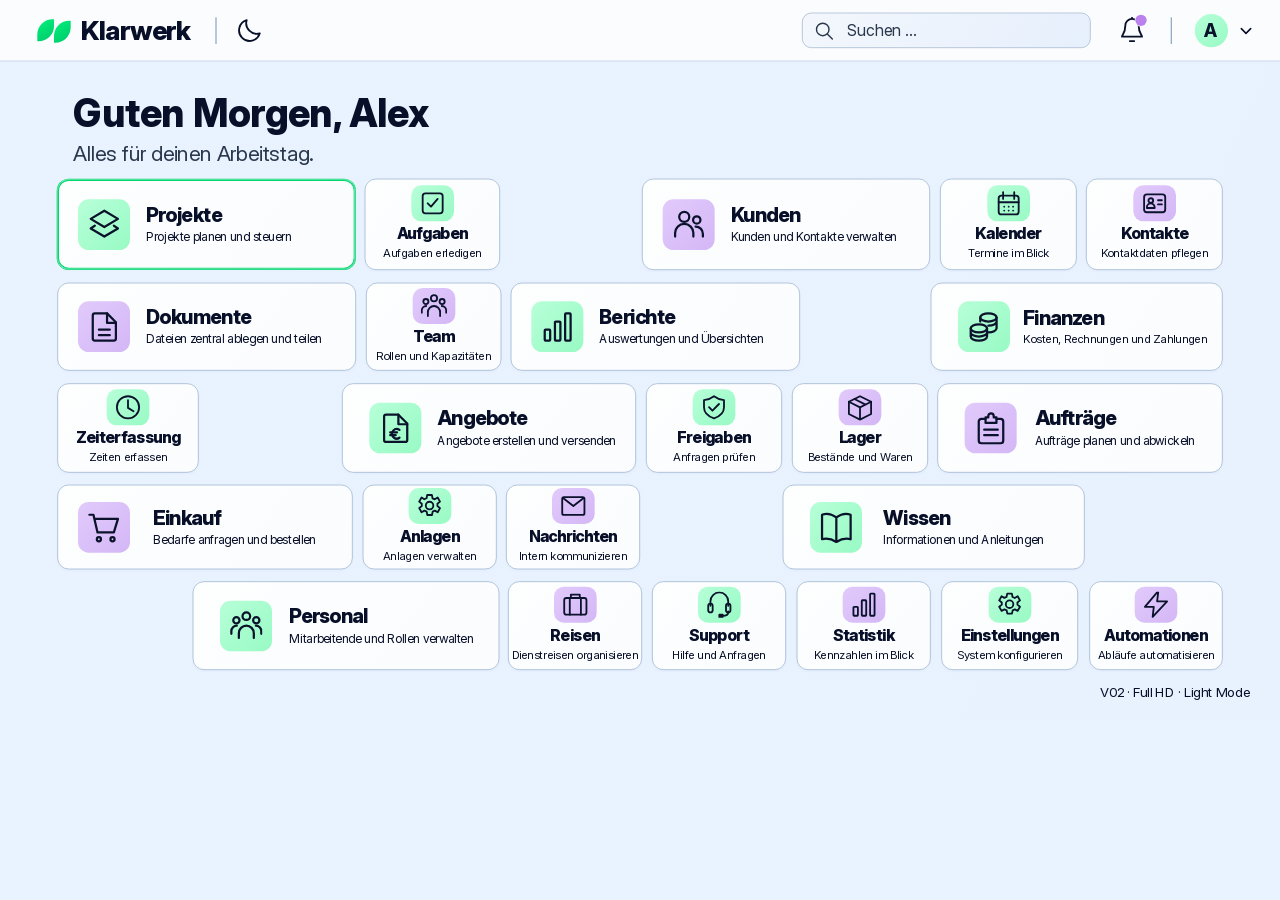
==== NavigationExperiment2/index.html @ 8e2a0968 "Wip" ====
<!doctype html>
<html lang="de" data-theme="light">
  <head>
    <meta charset="utf-8" />
    <meta name="viewport" content="width=device-width, initial-scale=1" />
    <meta name="theme-color" content="#e9f2ff" />
    <meta name="description" content="Klickbarer Klarwerk-Prototyp mit Light und Dark Mode." />
    <title>Klarwerk · Dein Arbeitstag</title>
    <link rel="icon" href="./assets/favicon.svg" type="image/svg+xml" />
    <link rel="preload" href="./assets/fonts/InterVariable.woff2" as="font" type="font/woff2" crossorigin />
    <script>
      try { if (localStorage.getItem('klarwerk-theme') === 'dark') document.documentElement.dataset.theme = 'dark'; } catch {}
    </script>
    <link rel="stylesheet" href="./styles.css" />
    <script src="./app.js" defer></script>
  </head>
  <body>
    <svg class="icon-library" xmlns="http://www.w3.org/2000/svg" aria-hidden="true">
      <defs>
        <symbol id="i-layers" viewBox="0 0 24 24"><path d="m2 8 10-6 10 6-10 6L2 8Z"/><path d="m5 13-3 2 10 6 10-6-3-2"/></symbol>
        <symbol id="i-check-square" viewBox="0 0 24 24"><rect x="3" y="3" width="18" height="18" rx="2.5"/><path d="m7.5 12 3 3 6-7"/></symbol>
        <symbol id="i-users" viewBox="0 0 24 24"><circle cx="8.5" cy="6.5" r="3.7"/><circle cx="17.7" cy="8.8" r="2.7"/><path d="M1.8 21v-2.6a6.7 6.7 0 0 1 13.4 0V21m1.6-7.4a5.3 5.3 0 0 1 5.4 5.3V21"/></symbol>
        <symbol id="i-calendar" viewBox="0 0 24 24"><rect x="3" y="5" width="18" height="17" rx="2.5"/><path d="M7 2v6m10-6v6M3 11h18m-13 4h.01M12 15h.01M16 15h.01M8 18.5h.01M12 18.5h.01M16 18.5h.01"/></symbol>
        <symbol id="i-contact" viewBox="0 0 24 24"><rect x="2.5" y="4" width="19" height="16" rx="2.5"/><circle cx="8.5" cy="9.5" r="2.1"/><path d="M5 16.2v-.6a3.5 3.5 0 0 1 7 0v.6H5Zm10-7h3.5M15 13h3.5"/></symbol>
        <symbol id="i-document" viewBox="0 0 24 24"><path d="M14 2H5a1.5 1.5 0 0 0-1.5 1.5v17A1.5 1.5 0 0 0 5 22h14a1.5 1.5 0 0 0 1.5-1.5V8.5L14 2Z"/><path d="M14 2v7h6.5M8 14h8M8 18h8"/></symbol>
        <symbol id="i-team" viewBox="0 0 24 24"><circle cx="12" cy="5" r="2.8"/><circle cx="4.7" cy="8" r="2.3"/><circle cx="19.3" cy="8" r="2.3"/><path d="M6.5 21v-3.5a5.5 5.5 0 0 1 11 0V21M1 18v-2a4 4 0 0 1 4-4m18 6v-2a4 4 0 0 0-4-4"/></symbol>
        <symbol id="i-bars" viewBox="0 0 24 24"><rect x="2.5" y="14" width="4" height="8" rx=".6"/><rect x="10" y="8" width="4" height="14" rx=".6"/><rect x="17.5" y="2" width="4" height="20" rx=".6"/></symbol>
        <symbol id="i-coins" viewBox="0 0 24 24"><ellipse cx="15" cy="5" rx="6" ry="3"/><path d="M9 5v3m12-3v8c0 1.7-2.7 3-6 3m0-5c3.3 0 6-1.3 6-3"/><ellipse cx="8" cy="13" rx="6" ry="3"/><path d="M2 13v6c0 1.7 2.7 3 6 3s6-1.3 6-3v-6M2 16c0 1.7 2.7 3 6 3s6-1.3 6-3"/></symbol>
        <symbol id="i-clock" viewBox="0 0 24 24"><circle cx="12" cy="12" r="10"/><path d="M12 5.5v7l5 3"/></symbol>
        <symbol id="i-offer" viewBox="0 0 24 24"><path d="M14 2H5a1.5 1.5 0 0 0-1.5 1.5v17A1.5 1.5 0 0 0 5 22h14a1.5 1.5 0 0 0 1.5-1.5V8.5L14 2Z"/><path d="M14 2v7h6.5m-5.7 4.1a3.5 3.5 0 1 0 0 5.8M8 15h5m-5 2h4"/></symbol>
        <symbol id="i-shield" viewBox="0 0 24 24"><path d="M12 2c-3.2 2.5-6 3.2-9 3.5V12c0 5 4 8.3 9 10 5-1.7 9-5 9-10V5.5C18 5.2 15.2 4.5 12 2Z"/><path d="m7.5 11.8 3.1 3.2 5.9-6"/></symbol>
        <symbol id="i-package" viewBox="0 0 24 24"><path d="m12 2 10 5v11l-10 5-10-5V7l10-5Z"/><path d="m2 7 10 5 10-5m-10 5v11M7 4.5l10 5"/></symbol>
        <symbol id="i-clipboard" viewBox="0 0 24 24"><path d="M8 5H5a2 2 0 0 0-2 2v14a2 2 0 0 0 2 2h14a2 2 0 0 0 2-2V7a2 2 0 0 0-2-2h-3"/><path d="M10 4V3a2 2 0 0 1 4 0v1h2v4H8V4h2Zm-3 9h10M7 17h10"/></symbol>
        <symbol id="i-cart" viewBox="0 0 24 24"><path d="M1 3h3l3 13h12l3-10H5"/><circle cx="8" cy="21" r="1.5"/><circle cx="18" cy="21" r="1.5"/></symbol>
        <symbol id="i-settings" viewBox="0 0 24 24"><path d="m9.5 2-.6 3-2 .9-2.5-1.5-2.1 3.7L4.6 10v2l-2.3 1.9 2.1 3.7L7 16.2l2 .9.6 3h4.2l.6-3 2-.9 2.5 1.4 2.1-3.7-2.3-1.9v-2l2.3-1.9-2.1-3.7L16.3 6l-2-.9-.6-3H9.5Z"/><circle cx="11.6" cy="11.6" r="3.4"/></symbol>
        <symbol id="i-mail" viewBox="0 0 24 24"><rect x="2" y="4" width="20" height="16" rx="1.5"/><path d="m3 5 9 7 9-7"/></symbol>
        <symbol id="i-book" viewBox="0 0 24 24"><path d="M12 5C8 2 4 2 1.5 3v18C5 20 8 20.5 12 23c4-2.5 7-3 10.5-2V3C20 2 16 2 12 5Zm0 0v18"/></symbol>
        <symbol id="i-briefcase" viewBox="0 0 24 24"><rect x="2" y="6" width="20" height="15" rx="2"/><path d="M8 6V3h8v3M7 6v15M17 6v15"/></symbol>
        <symbol id="i-headset" viewBox="0 0 24 24"><path d="M4 13V9a8 8 0 0 1 16 0v4m0 5v1c0 2-2 3-5 3h-2"/><rect x="2" y="11" width="4" height="8" rx="2"/><rect x="18" y="11" width="4" height="8" rx="2"/><path d="M12 21h3v2h-3z"/></symbol>
        <symbol id="i-zap" viewBox="0 0 24 24"><path d="m13 1-11 13h8l-1 9L22 9h-9l1-8Z"/></symbol>
        <symbol id="i-moon" viewBox="0 0 24 24"><path d="M20.8 15A9.5 9.5 0 0 1 9 3.2 9.5 9.5 0 1 0 20.8 15Z"/></symbol>
        <symbol id="i-sun" viewBox="0 0 24 24"><circle cx="12" cy="12" r="5.5"/><path d="M12 1v2m0 18v2M1 12h2m18 0h2M4.2 4.2l1.4 1.4m12.8 12.8 1.4 1.4M4.2 19.8l1.4-1.4M18.4 5.6l1.4-1.4"/></symbol>
        <symbol id="i-search" viewBox="0 0 24 24"><circle cx="10.5" cy="10.5" r="7.5"/><path d="m16 16 6 6"/></symbol>
        <symbol id="i-bell" viewBox="0 0 24 24"><path d="M18 8a6 6 0 0 0-12 0c0 7-3 8-3 10h18c0-2-3-3-3-10M10 22h4M12 1v1"/></symbol>
        <symbol id="i-chevron" viewBox="0 0 24 24"><path d="m5 9 7 7 7-7"/></symbol>
        <symbol id="i-close" viewBox="0 0 24 24"><path d="m6 6 12 12M18 6 6 18"/></symbol>
        <symbol id="i-check" viewBox="0 0 24 24"><path d="m5 12 4 4L19 6"/></symbol>
      </defs>
    </svg>

    <div class="stage-frame" id="stage-frame">
      <div class="stage" id="stage">
        <header class="site-header">
          <div class="brand-group">
            <button class="brand" id="home-button" aria-label="Klarwerk · Zur Startseite">
              <span class="brand-mark" aria-hidden="true"><span></span><span></span></span>
              <span>Klarwerk</span>
            </button>
            <span class="header-divider brand-divider" aria-hidden="true"></span>
            <button class="icon-button theme-button" id="theme-button" aria-label="Dark Mode aktivieren" title="Dark Mode aktivieren" aria-pressed="false"><svg aria-hidden="true"><use href="#i-moon"></use></svg></button>
          </div>

          <form class="global-search" id="search-form" role="search">
            <svg aria-hidden="true"><use href="#i-search"></use></svg>
            <input type="search" id="tile-search" aria-label="Arbeitsbereiche suchen" placeholder="Suchen …" autocomplete="off" spellcheck="false" />
          </form>

          <div class="header-actions">
            <button class="icon-button notification-button" id="notifications-button" aria-label="Benachrichtigungen anzeigen" aria-controls="notifications-panel" aria-expanded="false"><svg aria-hidden="true"><use href="#i-bell"></use></svg><span class="notification-dot" id="notification-dot" aria-hidden="true"></span></button>
            <span class="header-divider profile-divider" aria-hidden="true"></span>
            <button class="profile-button" id="profile-button" aria-label="Profil von Alex anzeigen" aria-controls="profile-panel" aria-expanded="false"><span class="avatar" aria-hidden="true">A</span><svg aria-hidden="true"><use href="#i-chevron"></use></svg></button>
          </div>
        </header>

        <main>
          <div class="welcome">
            <h1>Guten Morgen, Alex</h1>
            <p>Alles für deinen Arbeitstag.</p>
          </div>
          <nav class="tile-layout" id="tile-layout" aria-label="Deine Arbeitsbereiche"></nav>
          <p class="empty-search" id="empty-search" hidden>Keine passenden Arbeitsbereiche gefunden.</p>
        </main>

        <footer class="page-footer">V02 · Full HD · <span id="mode-label">Light Mode</span></footer>

        <section class="header-panel notifications-panel" id="notifications-panel" aria-labelledby="notifications-heading" hidden>
          <h2 id="notifications-heading">Benachrichtigungen</h2>
          <p>Du bist auf dem neuesten Stand.</p>
          <span class="panel-note">Hier erscheinen deine neuen Mitteilungen.</span>
        </section>
        <section class="header-panel profile-panel" id="profile-panel" aria-labelledby="profile-heading" hidden>
          <div class="profile-summary"><span class="avatar" aria-hidden="true">A</span><div><h2 id="profile-heading">Alex</h2><p>Dein persönlicher Arbeitsbereich</p></div></div>
          <button class="panel-action" id="profile-theme-button"><svg aria-hidden="true"><use href="#i-moon"></use></svg><span>Zum Dark Mode wechseln</span></button>
        </section>
      </div>
    </div>

    <div class="toast-root" id="toast-root" role="status" aria-live="polite" aria-atomic="true"></div>
    <p class="sr-only" id="search-status" role="status" aria-live="polite"></p>
    <noscript><p class="noscript-message">Bitte aktiviere JavaScript, um den klickbaren Prototypen zu verwenden.</p></noscript>
  </body>
</html>
---- NavigationExperiment2/styles.css ----
@font-face {
  font-family: Inter;
  src: url('./assets/fonts/InterVariable.woff2') format('woff2');
  font-weight: 100 900;
  font-style: normal;
  font-display: swap;
}

:root {
  color-scheme: light;
  --page: #e9f2ff;
  --page-soft: #e8f1fe;
  --header: #fbfcfe;
  --text: #080f29;
  --secondary: #29384c;
  --tile: #fdfefe;
  --tile-bottom: #fafcfe;
  --border: #95aec7;
  --header-line: #b4c6dc;
  --search-top: #f3f7fd;
  --search-bottom: #e6effc;
  --selected: #00d86d;
  --mint-top: #b7ffd8;
  --mint-bottom: #98fac4;
  --purple-top: #e1cafb;
  --purple-bottom: #d4b7f6;
  --icon-ink: #0a132b;
  --shadow: 0 2px 4px rgb(46 78 113 / 3%);
  --panel-shadow: 0 12px 40px rgb(20 43 72 / 16%);
  --stage-scale: 1;
}

:root[data-theme='dark'] {
  color-scheme: dark;
  --page: #102330;
  --page-soft: #10212e;
  --header: #0b1b29;
  --text: #f5f7fa;
  --secondary: #e0e8ef;
  --tile: #203946;
  --tile-bottom: #1d3441;
  --border: #7291a4;
  --header-line: #728d9d;
  --search-top: #304b5c;
  --search-bottom: #2b4353;
  --selected: #93f6bc;
  --mint-top: #baffdc;
  --mint-bottom: #a5f7cc;
  --purple-top: #e6cefc;
  --purple-bottom: #d9bdf5;
  --shadow: 0 2px 4px rgb(0 0 0 / 10%);
  --panel-shadow: 0 12px 40px rgb(0 0 0 / 30%);
}

* { box-sizing: border-box; }
body {
  margin: 0;
  min-width: 0;
  background: var(--page);
  color: var(--text);
  font-family: Inter, Arial, sans-serif;
  -webkit-font-smoothing: antialiased;
}
button, input { font: inherit; }
button { color: inherit; cursor: pointer; -webkit-tap-highlight-color: transparent; }
button, input { touch-action: manipulation; }
button:focus-visible, input:focus-visible { outline: 3px solid #a16cdf; outline-offset: 5px; }
button::-moz-focus-inner { border: 0; }
svg { display: block; fill: none; stroke: currentColor; stroke-width: 1.7; stroke-linecap: round; stroke-linejoin: round; }
[hidden] { display: none !important; }
.icon-library { position: absolute; width: 0; height: 0; overflow: hidden; }
.sr-only { position: absolute; width: 1px; height: 1px; padding: 0; margin: -1px; overflow: hidden; clip-path: inset(50%); white-space: nowrap; border: 0; }

/* Reference canvas: the supplied mockups depict a 1920 × 1080 viewport.
   Below 1200px the layout reflows instead of continuing to shrink the text. */
.stage-frame { width: 1920px; max-width: 100%; height: 1080px; margin-inline: auto; overflow: clip; }
.stage { width: 1920px; height: 1080px; position: relative; transform: scale(var(--stage-scale)); transform-origin: top left; background: linear-gradient(115deg, var(--page), var(--page-soft)); }
.site-header { position: absolute; inset: 0 0 auto; height: 92px; background: var(--header); border-bottom: 1.5px solid var(--header-line); z-index: 5; }
.brand { position: absolute; left: 56px; top: 20px; display: flex; align-items: center; gap: 16px; height: 51px; padding: 0; border: 0; background: transparent; font-size: 40px; font-weight: 800; letter-spacing: -1.5px; }
.brand-mark { display: flex; align-items: center; width: 50px; height: 38px; }
.brand-mark > span { display: block; width: 25px; height: 33px; background: linear-gradient(145deg, #00f17c, #00c969); border-radius: 23px 0 23px 0; }
.brand-mark > span + span { transform: translateY(2px); }
.header-divider { position: absolute; display: block; width: 1.5px; height: 40px; background: var(--border); }
.brand-divider { left: 323px; top: 26px; }
.icon-button { display: grid; place-items: center; width: 54px; height: 54px; padding: 6px; border: 0; border-radius: 12px; background: transparent; }
.icon-button:hover { background: color-mix(in srgb, var(--text) 5%, transparent); }
.icon-button svg { width: 40px; height: 40px; stroke-width: 1.65; }
.theme-button { position: absolute; left: 348px; top: 18px; }
.global-search { position: absolute; left: 1203px; top: 19px; width: 433px; height: 53px; display: flex; align-items: center; gap: 20px; margin: 0; padding: 9px 17px; border: 1.5px solid var(--border); border-radius: 14px; background: linear-gradient(120deg, var(--search-top), var(--search-bottom)); box-shadow: inset 0 0 0 1px rgb(255 255 255 / 25%); }
.global-search > svg { width: 30px; height: 30px; flex: none; color: var(--secondary); }
.global-search input { width: 100%; min-width: 0; border: 0; padding: 0; outline: 0; background: transparent; color: var(--text); font-size: 24px; letter-spacing: -.4px; }
.global-search input::placeholder { color: var(--secondary); opacity: 1; }
.global-search:focus-within { outline: 3px solid color-mix(in srgb, var(--selected) 45%, transparent); outline-offset: 2px; }
.global-search input:focus-visible { outline: 0; }
.notification-button { position: absolute; left: 1671px; top: 18px; }
.notification-dot { position: absolute; top: 4px; right: 5px; width: 17px; height: 17px; border-radius: 50%; background: #bb82ed; box-shadow: 0 0 0 1px var(--header); }
.profile-divider { left: 1756px; top: 26px; }
.profile-button { position: absolute; left: 1792px; top: 19px; display: flex; align-items: center; gap: 15px; height: 53px; padding: 0; border: 0; border-radius: 30px; background: transparent; }
.avatar { display: grid; place-items: center; flex: none; width: 50px; height: 50px; background: linear-gradient(140deg, var(--mint-top), var(--mint-bottom)); color: var(--icon-ink); border-radius: 50%; font-size: 28px; font-weight: 750; }
.profile-button > svg { width: 24px; height: 24px; stroke-width: 2.4; }
.welcome { position: absolute; left: 110px; top: 139px; }
.welcome h1 { margin: 0; font-size: 58px; line-height: 1.08; font-weight: 800; letter-spacing: -.5px; }
.welcome p { margin: 7px 0 0; color: var(--secondary); font-size: 32px; line-height: 1.35; letter-spacing: -.6px; }

.tile-layout { position: absolute; inset: 0; pointer-events: none; }
.tile {
  position: absolute;
  left: var(--x); top: var(--y); width: var(--width); height: var(--height);
  display: flex; align-items: center; justify-content: flex-start;
  gap: var(--icon-gap, 24px); padding: 14px 16px 14px var(--inset, 30px);
  border: 1.5px solid var(--border); border-radius: 17px;
  background: linear-gradient(130deg, var(--tile), var(--tile-bottom));
  box-shadow: var(--shadow), inset 0 0 0 1px rgb(255 255 255 / 20%);
  color: var(--text); text-align: left; pointer-events: auto;
  transition: border-color 140ms ease, box-shadow 140ms ease, opacity 140ms ease, filter 140ms ease;
}
.tile[aria-pressed='true'] { border-color: var(--selected); box-shadow: inset 0 0 0 1.5px var(--selected), 0 0 0 1px var(--selected); }
.tile:hover { border-color: var(--selected); filter: brightness(1.015); }
.tile-icon { display: grid; place-items: center; flex: none; width: 78px; height: 76px; border-radius: 16px; background: linear-gradient(135deg, var(--mint-top), var(--mint-bottom)); color: var(--icon-ink); }
.tile-icon svg { width: 49px; height: 49px; stroke-width: 1.65; }
.tile--purple .tile-icon { background: linear-gradient(135deg, var(--purple-top), var(--purple-bottom)); }
.tile-copy { display: flex; flex-direction: column; gap: 4px; min-width: 0; }
.tile-title { display: block; font-size: 30px; line-height: 1.16; font-weight: 800; letter-spacing: -1px; white-space: nowrap; }
.tile-description { display: block; font-size: 18px; line-height: 1.35; font-weight: 400; letter-spacing: -.45px; white-space: nowrap; }
@media (min-width: 1200px) { .tile[data-tile-id='finanzen'] .tile-description { font-size: 17px; } }
.tile--narrow { flex-direction: column; justify-content: center; gap: 4px; padding: 7px 8px 10px; text-align: center; }
.tile--narrow .tile-icon { width: 64px; height: 54px; border-radius: 15px; }
.tile--narrow .tile-icon svg { width: 40px; height: 40px; }
.tile--narrow .tile-copy { align-items: center; gap: 3px; }
.tile--narrow .tile-title { font-size: 24px; line-height: 1.25; letter-spacing: -.85px; }
.tile--narrow .tile-description { font-size: 17px; line-height: 1.35; letter-spacing: -.55px; }
.tile.is-dimmed { opacity: .18; filter: grayscale(.35); }
.tile.is-dimmed:hover { opacity: .55; }
.page-footer { position: absolute; right: 44px; bottom: 27px; font-size: 20px; line-height: 1.4; letter-spacing: -.4px; }
.empty-search { position: absolute; left: 110px; top: 228px; margin: 0; color: var(--secondary); font-size: 19px; }

.header-panel { position: absolute; top: 84px; z-index: 10; width: 370px; padding: 25px; border: 1px solid var(--border); border-radius: 16px; background: var(--tile); box-shadow: var(--panel-shadow); }
.header-panel h2 { margin: 0 0 10px; font-size: 23px; font-weight: 750; letter-spacing: -.6px; }
.header-panel p { margin: 0; font-size: 17px; line-height: 1.45; }
.panel-note { display: block; margin-top: 12px; font-size: 15px; line-height: 1.45; color: var(--secondary); }
.notifications-panel { right: 180px; }
.profile-panel { right: 43px; }
.profile-summary { display: flex; align-items: center; gap: 15px; }
.profile-summary h2 { margin-bottom: 4px; }
.profile-summary p { font-size: 15px; color: var(--secondary); }
.panel-action { display: flex; align-items: center; gap: 12px; width: 100%; margin-top: 22px; padding: 14px 0 0; border: 0; border-top: 1px solid var(--border); background: transparent; font-size: 17px; text-align: left; }
.panel-action svg { width: 22px; height: 22px; }
.toast-root { position: fixed; bottom: 24px; left: 50%; z-index: 30; width: max-content; max-width: calc(100% - 32px); transform: translateX(-50%); pointer-events: none; }
.toast { display: flex; align-items: center; gap: 10px; padding: 14px 20px; border: 1px solid var(--border); border-radius: 13px; background: var(--tile); color: var(--text); box-shadow: var(--panel-shadow); font-size: 15px; line-height: 1.4; animation: toast-in 150ms ease-out; }
.toast svg { flex: none; width: 20px; height: 20px; color: color-mix(in srgb, var(--selected) 70%, var(--text)); }
.noscript-message { margin: 20px; }
@keyframes toast-in { from { opacity: 0; transform: translateY(6px); } to { opacity: 1; transform: translateY(0); } }

@media (max-width: 1199px) {
  .stage-frame { width: 100% !important; height: auto !important; }
  .stage { display: flex; flex-direction: column; width: 100%; height: auto; min-height: 100svh; transform: none; }
  .site-header { position: relative; inset: auto; display: flex; align-items: center; justify-content: space-between; gap: 24px; height: 83px; padding: 16px 28px; }
  .brand-group, .header-actions { display: flex; align-items: center; gap: 16px; }
  .brand { position: static; height: auto; gap: 11px; font-size: 29px; letter-spacing: -1.1px; }
  .brand-mark { width: 36px; height: 29px; }
  .brand-mark > span { width: 18px; height: 25px; }
  .header-divider { position: static; height: 30px; }
  .icon-button { position: relative; inset: auto; width: 42px; height: 42px; padding: 5px; }
  .icon-button svg { width: 29px; height: 29px; }
  .global-search { position: static; flex: 1; max-width: 390px; height: 45px; gap: 13px; padding: 8px 13px; border-radius: 11px; }
  .global-search > svg { width: 23px; height: 23px; }
  .global-search input { font-size: 18px; }
  .notification-dot { width: 12px; height: 12px; }
  .profile-button { position: static; height: auto; gap: 9px; }
  .avatar { width: 39px; height: 39px; font-size: 22px; }
  .profile-button > svg { width: 18px; height: 18px; }
  main { flex: 1; padding: 38px 28px 24px; }
  .welcome { position: static; }
  .welcome h1 { font-size: 40px; letter-spacing: -1.2px; }
  .welcome p { margin-top: 6px; font-size: 23px; letter-spacing: -.5px; }
  .tile-layout { position: static; display: grid; grid-template-columns: repeat(4, minmax(0, 1fr)); grid-auto-flow: dense; gap: 16px; margin-top: 30px; }
  .tile { position: relative; inset: auto; width: auto; height: auto; min-height: 132px; grid-column: span 2; gap: 20px; padding: 18px 25px; border-radius: 14px; }
  .tile-icon { width: 65px; height: 65px; border-radius: 14px; }
  .tile-icon svg { width: 43px; height: 43px; }
  .tile-title { font-size: 26px; letter-spacing: -.8px; }
  .tile-description { font-size: 16px; white-space: normal; letter-spacing: -.35px; }
  .tile--narrow { grid-column: span 1; min-height: 142px; gap: 6px; padding: 12px 9px; }
  .tile--narrow .tile-title { font-size: 22px; letter-spacing: -.7px; }
  .tile--narrow .tile-description { font-size: 15px; white-space: normal; letter-spacing: -.35px; }
  .page-footer { position: static; margin: 8px 28px 22px; font-size: 15px; text-align: right; }
  .empty-search { position: static; margin-top: 20px; font-size: 16px; }
  .header-panel { top: 73px; }
  .notifications-panel { right: 110px; }
  .profile-panel { right: 20px; }
}

@media (max-width: 679px) {
  .site-header { flex-wrap: wrap; gap: 16px 8px; height: auto; padding: 16px; }
  .brand-group { gap: 8px; }
  .brand { font-size: 26px; gap: 9px; }
  .brand-mark { width: 32px; height: 27px; }
  .brand-mark > span { width: 16px; height: 24px; }
  .header-actions { margin-left: auto; gap: 7px; }
  .header-divider { display: none; }
  .icon-button { width: 38px; height: 38px; }
  .icon-button svg { width: 27px; height: 27px; }
  .global-search { order: 3; flex: 0 0 100%; max-width: none; height: 45px; }
  .global-search input { font-size: 17px; }
  .profile-button { gap: 5px; }
  .profile-button > svg { width: 15px; height: 15px; }
  .avatar { width: 36px; height: 36px; font-size: 21px; }
  main { padding: 29px 16px 20px; }
  .welcome h1 { font-size: 32px; letter-spacing: -1px; }
  .welcome p { font-size: 19px; }
  .tile-layout { grid-template-columns: repeat(2, minmax(0, 1fr)); gap: 13px; margin-top: 25px; }
  .tile { gap: 20px; min-height: 126px; padding: 18px 23px; }
  .tile-title { font-size: 25px; white-space: normal; }
  .tile-description { font-size: 16px; }
  .tile--narrow { min-height: 143px; gap: 6px; padding: 12px 8px; }
  .tile--narrow .tile-title { font-size: 21px; letter-spacing: -.8px; }
  .tile--narrow .tile-description { font-size: 15px; }
  .tile--narrow .tile-icon { width: 62px; height: 53px; }
  .page-footer { margin-inline: 16px; font-size: 13px; }
  .header-panel { right: 12px; top: 66px; width: min(370px, calc(100% - 24px)); padding: 20px; }
}

@media (max-width: 359px) {
  .site-header { padding: 14px 12px; }
  .brand { font-size: 24px; gap: 7px; }
  .brand-group { gap: 5px; }
  .header-actions { gap: 4px; }
  .icon-button { width: 32px; height: 36px; }
  .icon-button svg { width: 25px; height: 25px; }
  .avatar { width: 32px; height: 32px; font-size: 19px; }
  .profile-button { gap: 3px; }
  .profile-button > svg { width: 13px; height: 13px; }
  .welcome h1 { font-size: 29px; }
  .welcome p { font-size: 17px; }
  .tile { padding-inline: 17px; gap: 16px; }
  .tile--narrow { padding-inline: 5px; }
  .tile--narrow .tile-title { font-size: 19px; }
  .tile--narrow .tile-description { font-size: 14px; }
}

@media (prefers-reduced-motion: reduce) {
  *, *::before, *::after { animation: none !important; transition: none !important; }
}
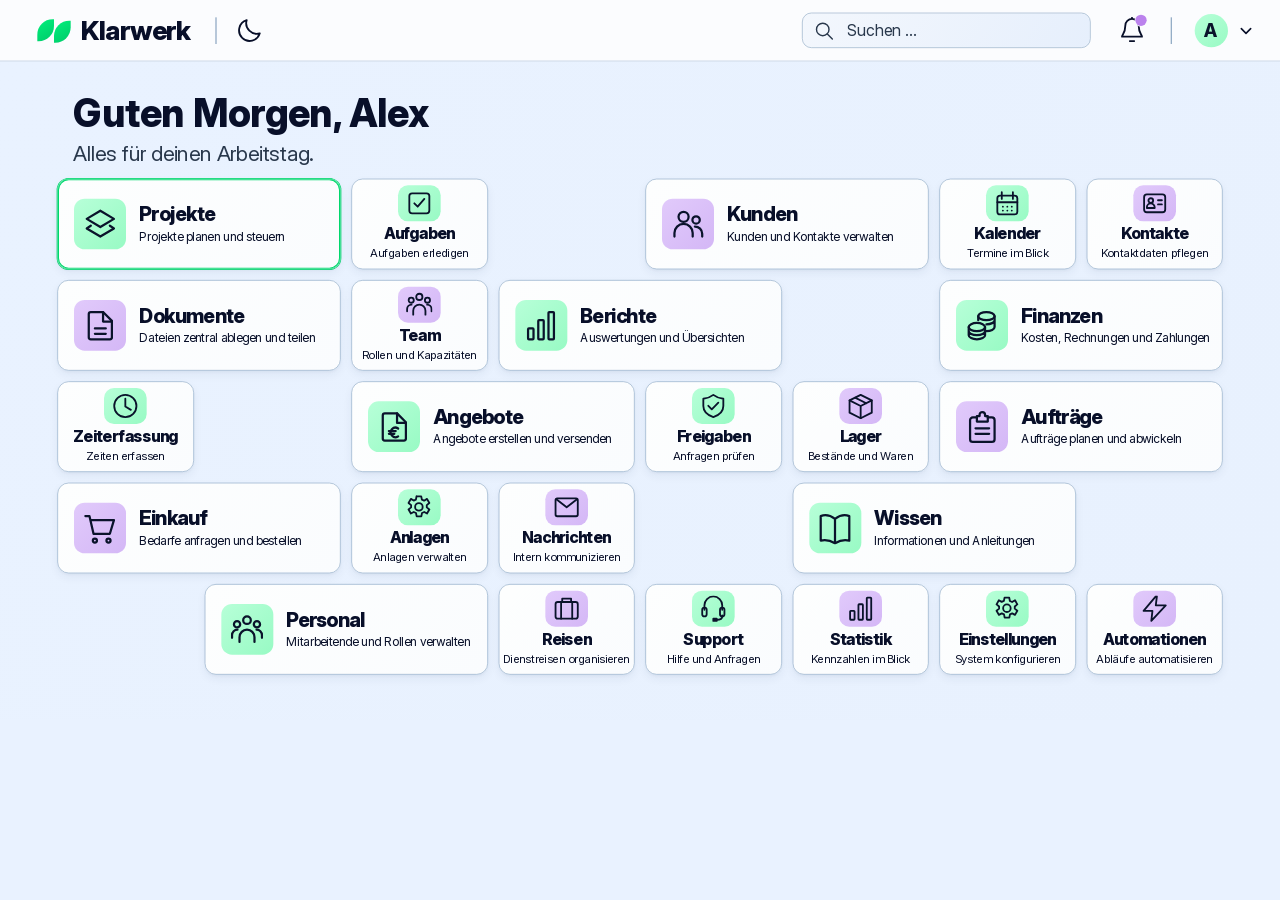
==== commit b0709413: "Wip" ====
--- a/NavigationExperiment2/index.html
+++ b/NavigationExperiment2/index.html
@@ -81,8 +81,6 @@
           <p class="empty-search" id="empty-search" hidden>Keine passenden Arbeitsbereiche gefunden.</p>
         </main>
 
-        <footer class="page-footer">V02 · Full HD · <span id="mode-label">Light Mode</span></footer>
-
         <section class="header-panel notifications-panel" id="notifications-panel" aria-labelledby="notifications-heading" hidden>
           <h2 id="notifications-heading">Benachrichtigungen</h2>
           <p>Du bist auf dem neuesten Stand.</p>
--- a/NavigationExperiment2/styles.css
+++ b/NavigationExperiment2/styles.css
@@ -25,7 +25,7 @@
   --purple-top: #e1cafb;
   --purple-bottom: #d4b7f6;
   --icon-ink: #0a132b;
-  --shadow: 0 2px 4px rgb(46 78 113 / 3%);
+  --shadow: 0 2px 4px rgb(30 50 80 / 4%), 0 6px 14px rgb(30 50 80 / 6%);
   --panel-shadow: 0 12px 40px rgb(20 43 72 / 16%);
   --stage-scale: 1;
 }
@@ -48,7 +48,7 @@
   --mint-bottom: #a5f7cc;
   --purple-top: #e6cefc;
   --purple-bottom: #d9bdf5;
-  --shadow: 0 2px 4px rgb(0 0 0 / 10%);
+  --shadow: 0 2px 4px rgb(0 0 0 / 12%), 0 6px 14px rgb(0 0 0 / 16%);
   --panel-shadow: 0 12px 40px rgb(0 0 0 / 30%);
 }
 
@@ -102,19 +102,24 @@
 .welcome h1 { margin: 0; font-size: 58px; line-height: 1.08; font-weight: 800; letter-spacing: -.5px; }
 .welcome p { margin: 7px 0 0; color: var(--secondary); font-size: 32px; line-height: 1.35; letter-spacing: -.6px; }
 
-.tile-layout { position: absolute; inset: 0; pointer-events: none; }
+.tile-layout {
+  position: absolute; top: 268px; left: 86px; right: 86px;
+  display: grid; grid-template-columns: repeat(8, minmax(0, 1fr));
+  grid-template-rows: repeat(5, 136px); gap: 16px;
+  pointer-events: none;
+}
 .tile {
-  position: absolute;
-  left: var(--x); top: var(--y); width: var(--width); height: var(--height);
+  position: relative; min-width: 0;
+  grid-column: var(--column) / span var(--span); grid-row: var(--row);
   display: flex; align-items: center; justify-content: flex-start;
-  gap: var(--icon-gap, 24px); padding: 14px 16px 14px var(--inset, 30px);
+  gap: 20px; padding: 14px 12px 14px 24px;
   border: 1.5px solid var(--border); border-radius: 17px;
   background: linear-gradient(130deg, var(--tile), var(--tile-bottom));
   box-shadow: var(--shadow), inset 0 0 0 1px rgb(255 255 255 / 20%);
   color: var(--text); text-align: left; pointer-events: auto;
   transition: border-color 140ms ease, box-shadow 140ms ease, opacity 140ms ease, filter 140ms ease;
 }
-.tile[aria-pressed='true'] { border-color: var(--selected); box-shadow: inset 0 0 0 1.5px var(--selected), 0 0 0 1px var(--selected); }
+.tile[aria-pressed='true'] { border-color: var(--selected); box-shadow: var(--shadow), inset 0 0 0 1.5px var(--selected), 0 0 0 1px var(--selected); }
 .tile:hover { border-color: var(--selected); filter: brightness(1.015); }
 .tile-icon { display: grid; place-items: center; flex: none; width: 78px; height: 76px; border-radius: 16px; background: linear-gradient(135deg, var(--mint-top), var(--mint-bottom)); color: var(--icon-ink); }
 .tile-icon svg { width: 49px; height: 49px; stroke-width: 1.65; }
@@ -122,7 +127,6 @@
 .tile-copy { display: flex; flex-direction: column; gap: 4px; min-width: 0; }
 .tile-title { display: block; font-size: 30px; line-height: 1.16; font-weight: 800; letter-spacing: -1px; white-space: nowrap; }
 .tile-description { display: block; font-size: 18px; line-height: 1.35; font-weight: 400; letter-spacing: -.45px; white-space: nowrap; }
-@media (min-width: 1200px) { .tile[data-tile-id='finanzen'] .tile-description { font-size: 17px; } }
 .tile--narrow { flex-direction: column; justify-content: center; gap: 4px; padding: 7px 8px 10px; text-align: center; }
 .tile--narrow .tile-icon { width: 64px; height: 54px; border-radius: 15px; }
 .tile--narrow .tile-icon svg { width: 40px; height: 40px; }
@@ -131,7 +135,6 @@
 .tile--narrow .tile-description { font-size: 17px; line-height: 1.35; letter-spacing: -.55px; }
 .tile.is-dimmed { opacity: .18; filter: grayscale(.35); }
 .tile.is-dimmed:hover { opacity: .55; }
-.page-footer { position: absolute; right: 44px; bottom: 27px; font-size: 20px; line-height: 1.4; letter-spacing: -.4px; }
 .empty-search { position: absolute; left: 110px; top: 228px; margin: 0; color: var(--secondary); font-size: 19px; }
 
 .header-panel { position: absolute; top: 84px; z-index: 10; width: 370px; padding: 25px; border: 1px solid var(--border); border-radius: 16px; background: var(--tile); box-shadow: var(--panel-shadow); }
@@ -173,8 +176,8 @@
   .welcome { position: static; }
   .welcome h1 { font-size: 40px; letter-spacing: -1.2px; }
   .welcome p { margin-top: 6px; font-size: 23px; letter-spacing: -.5px; }
-  .tile-layout { position: static; display: grid; grid-template-columns: repeat(4, minmax(0, 1fr)); grid-auto-flow: dense; gap: 16px; margin-top: 30px; }
-  .tile { position: relative; inset: auto; width: auto; height: auto; min-height: 132px; grid-column: span 2; gap: 20px; padding: 18px 25px; border-radius: 14px; }
+  .tile-layout { position: static; grid-template-columns: repeat(4, minmax(0, 1fr)); grid-template-rows: none; grid-auto-rows: minmax(144px, auto); grid-auto-flow: dense; margin-top: 30px; }
+  .tile { min-height: 132px; grid-column: span 2; grid-row: auto; gap: 20px; padding: 18px 25px; border-radius: 14px; }
   .tile-icon { width: 65px; height: 65px; border-radius: 14px; }
   .tile-icon svg { width: 43px; height: 43px; }
   .tile-title { font-size: 26px; letter-spacing: -.8px; }
@@ -182,7 +185,6 @@
   .tile--narrow { grid-column: span 1; min-height: 142px; gap: 6px; padding: 12px 9px; }
   .tile--narrow .tile-title { font-size: 22px; letter-spacing: -.7px; }
   .tile--narrow .tile-description { font-size: 15px; white-space: normal; letter-spacing: -.35px; }
-  .page-footer { position: static; margin: 8px 28px 22px; font-size: 15px; text-align: right; }
   .empty-search { position: static; margin-top: 20px; font-size: 16px; }
   .header-panel { top: 73px; }
   .notifications-panel { right: 110px; }
@@ -207,7 +209,7 @@
   main { padding: 29px 16px 20px; }
   .welcome h1 { font-size: 32px; letter-spacing: -1px; }
   .welcome p { font-size: 19px; }
-  .tile-layout { grid-template-columns: repeat(2, minmax(0, 1fr)); gap: 13px; margin-top: 25px; }
+  .tile-layout { grid-template-columns: repeat(2, minmax(0, 1fr)); margin-top: 25px; }
   .tile { gap: 20px; min-height: 126px; padding: 18px 23px; }
   .tile-title { font-size: 25px; white-space: normal; }
   .tile-description { font-size: 16px; }
@@ -215,7 +217,6 @@
   .tile--narrow .tile-title { font-size: 21px; letter-spacing: -.8px; }
   .tile--narrow .tile-description { font-size: 15px; }
   .tile--narrow .tile-icon { width: 62px; height: 53px; }
-  .page-footer { margin-inline: 16px; font-size: 13px; }
   .header-panel { right: 12px; top: 66px; width: min(370px, calc(100% - 24px)); padding: 20px; }
 }
 
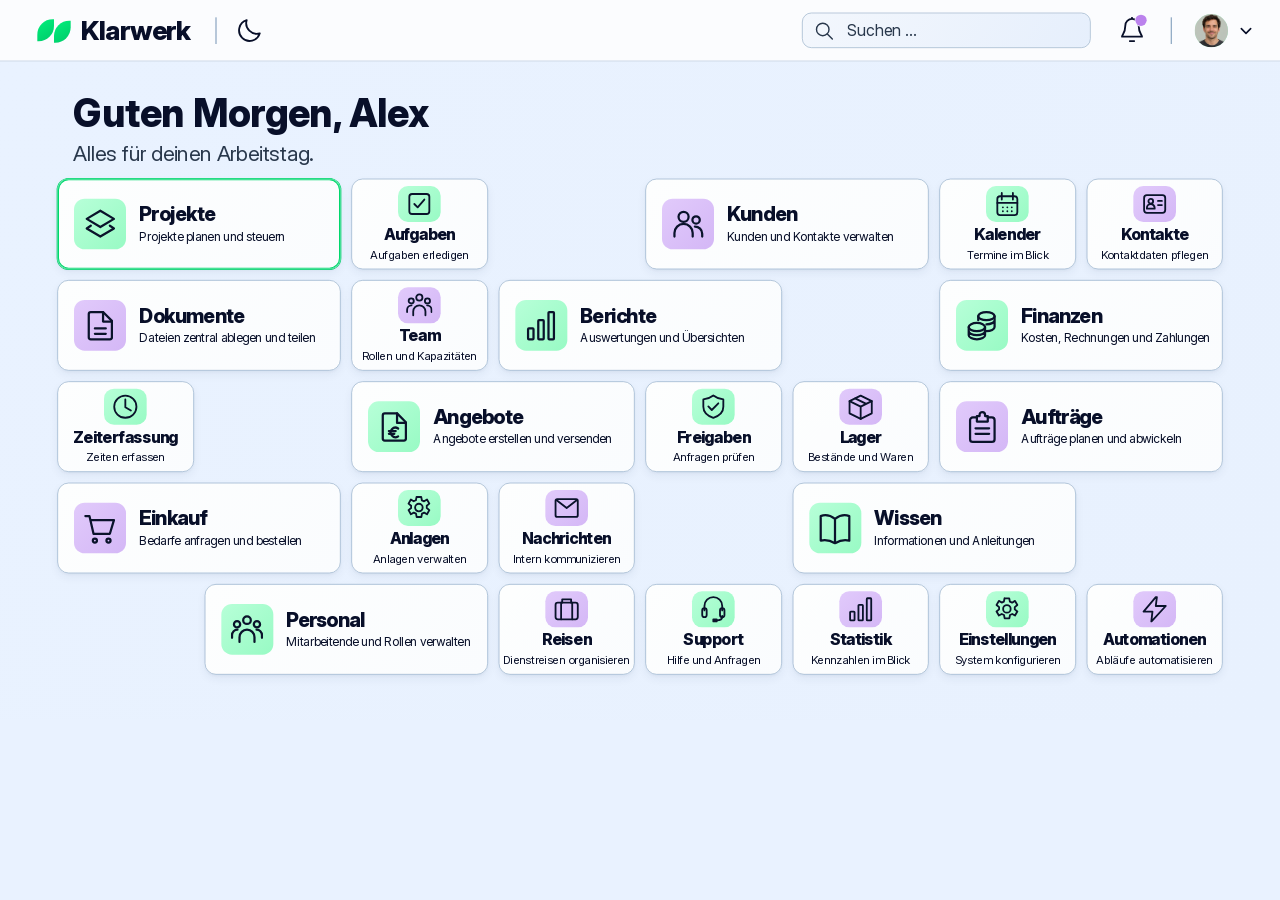
==== commit 3b3bfa8c: "Wip" ====
--- a/NavigationExperiment2/index.html
+++ b/NavigationExperiment2/index.html
@@ -68,7 +68,7 @@
           <div class="header-actions">
             <button class="icon-button notification-button" id="notifications-button" aria-label="Benachrichtigungen anzeigen" aria-controls="notifications-panel" aria-expanded="false"><svg aria-hidden="true"><use href="#i-bell"></use></svg><span class="notification-dot" id="notification-dot" aria-hidden="true"></span></button>
             <span class="header-divider profile-divider" aria-hidden="true"></span>
-            <button class="profile-button" id="profile-button" aria-label="Profil von Alex anzeigen" aria-controls="profile-panel" aria-expanded="false"><span class="avatar" aria-hidden="true">A</span><svg aria-hidden="true"><use href="#i-chevron"></use></svg></button>
+            <button class="profile-button" id="profile-button" aria-label="Profil von Alex anzeigen" aria-controls="profile-panel" aria-expanded="false"><img class="avatar" src="./assets/profile-alex.png" alt="" width="50" height="50" decoding="async" /><svg aria-hidden="true"><use href="#i-chevron"></use></svg></button>
           </div>
         </header>
 
@@ -87,7 +87,7 @@
           <span class="panel-note">Hier erscheinen deine neuen Mitteilungen.</span>
         </section>
         <section class="header-panel profile-panel" id="profile-panel" aria-labelledby="profile-heading" hidden>
-          <div class="profile-summary"><span class="avatar" aria-hidden="true">A</span><div><h2 id="profile-heading">Alex</h2><p>Dein persönlicher Arbeitsbereich</p></div></div>
+          <div class="profile-summary"><img class="avatar" src="./assets/profile-alex.png" alt="" width="50" height="50" decoding="async" /><div><h2 id="profile-heading">Alex</h2><p>Dein persönlicher Arbeitsbereich</p></div></div>
           <button class="panel-action" id="profile-theme-button"><svg aria-hidden="true"><use href="#i-moon"></use></svg><span>Zum Dark Mode wechseln</span></button>
         </section>
       </div>
--- a/NavigationExperiment2/styles.css
+++ b/NavigationExperiment2/styles.css
@@ -13,6 +13,9 @@
   --header: #fbfcfe;
   --text: #080f29;
   --secondary: #29384c;
+  --tile-description: var(--text);
+  --tile-inner-border: rgb(255 255 255 / 20%);
+  --search-inner-border: rgb(255 255 255 / 25%);
   --tile: #fdfefe;
   --tile-bottom: #fafcfe;
   --border: #95aec7;
@@ -36,11 +39,14 @@
   --page-soft: #10212e;
   --header: #0b1b29;
   --text: #f5f7fa;
-  --secondary: #e0e8ef;
+  --secondary: #b6c5cf;
+  --tile-description: var(--secondary);
+  --tile-inner-border: transparent;
+  --search-inner-border: transparent;
   --tile: #203946;
   --tile-bottom: #1d3441;
-  --border: #7291a4;
-  --header-line: #728d9d;
+  --border: #3d5666;
+  --header-line: #304858;
   --search-top: #304b5c;
   --search-bottom: #2b4353;
   --selected: #93f6bc;
@@ -86,7 +92,7 @@
 .icon-button:hover { background: color-mix(in srgb, var(--text) 5%, transparent); }
 .icon-button svg { width: 40px; height: 40px; stroke-width: 1.65; }
 .theme-button { position: absolute; left: 348px; top: 18px; }
-.global-search { position: absolute; left: 1203px; top: 19px; width: 433px; height: 53px; display: flex; align-items: center; gap: 20px; margin: 0; padding: 9px 17px; border: 1.5px solid var(--border); border-radius: 14px; background: linear-gradient(120deg, var(--search-top), var(--search-bottom)); box-shadow: inset 0 0 0 1px rgb(255 255 255 / 25%); }
+.global-search { position: absolute; left: 1203px; top: 19px; width: 433px; height: 53px; display: flex; align-items: center; gap: 20px; margin: 0; padding: 9px 17px; border: 1.5px solid var(--border); border-radius: 14px; background: linear-gradient(120deg, var(--search-top), var(--search-bottom)); box-shadow: inset 0 0 0 1px var(--search-inner-border); }
 .global-search > svg { width: 30px; height: 30px; flex: none; color: var(--secondary); }
 .global-search input { width: 100%; min-width: 0; border: 0; padding: 0; outline: 0; background: transparent; color: var(--text); font-size: 24px; letter-spacing: -.4px; }
 .global-search input::placeholder { color: var(--secondary); opacity: 1; }
@@ -96,7 +102,7 @@
 .notification-dot { position: absolute; top: 4px; right: 5px; width: 17px; height: 17px; border-radius: 50%; background: #bb82ed; box-shadow: 0 0 0 1px var(--header); }
 .profile-divider { left: 1756px; top: 26px; }
 .profile-button { position: absolute; left: 1792px; top: 19px; display: flex; align-items: center; gap: 15px; height: 53px; padding: 0; border: 0; border-radius: 30px; background: transparent; }
-.avatar { display: grid; place-items: center; flex: none; width: 50px; height: 50px; background: linear-gradient(140deg, var(--mint-top), var(--mint-bottom)); color: var(--icon-ink); border-radius: 50%; font-size: 28px; font-weight: 750; }
+.avatar { display: block; flex: none; width: 50px; height: 50px; object-fit: cover; object-position: center; background: linear-gradient(140deg, var(--mint-top), var(--mint-bottom)); border-radius: 50%; }
 .profile-button > svg { width: 24px; height: 24px; stroke-width: 2.4; }
 .welcome { position: absolute; left: 110px; top: 139px; }
 .welcome h1 { margin: 0; font-size: 58px; line-height: 1.08; font-weight: 800; letter-spacing: -.5px; }
@@ -115,7 +121,7 @@
   gap: 20px; padding: 14px 12px 14px 24px;
   border: 1.5px solid var(--border); border-radius: 17px;
   background: linear-gradient(130deg, var(--tile), var(--tile-bottom));
-  box-shadow: var(--shadow), inset 0 0 0 1px rgb(255 255 255 / 20%);
+  box-shadow: var(--shadow), inset 0 0 0 1px var(--tile-inner-border);
   color: var(--text); text-align: left; pointer-events: auto;
   transition: border-color 140ms ease, box-shadow 140ms ease, opacity 140ms ease, filter 140ms ease;
 }
@@ -126,11 +132,11 @@
 .tile--purple .tile-icon { background: linear-gradient(135deg, var(--purple-top), var(--purple-bottom)); }
 .tile-copy { display: flex; flex-direction: column; gap: 4px; min-width: 0; }
 .tile-title { display: block; font-size: 30px; line-height: 1.16; font-weight: 800; letter-spacing: -1px; white-space: nowrap; }
-.tile-description { display: block; font-size: 18px; line-height: 1.35; font-weight: 400; letter-spacing: -.45px; white-space: nowrap; }
-.tile--narrow { flex-direction: column; justify-content: center; gap: 4px; padding: 7px 8px 10px; text-align: center; }
+.tile-description { display: block; color: var(--tile-description); font-size: 18px; line-height: 1.35; font-weight: 400; letter-spacing: -.45px; white-space: nowrap; }
+.tile--narrow { flex-direction: column; justify-content: center; gap: 4px; padding: 8px; text-align: center; }
 .tile--narrow .tile-icon { width: 64px; height: 54px; border-radius: 15px; }
 .tile--narrow .tile-icon svg { width: 40px; height: 40px; }
-.tile--narrow .tile-copy { align-items: center; gap: 3px; }
+.tile--narrow .tile-copy { align-items: center; }
 .tile--narrow .tile-title { font-size: 24px; line-height: 1.25; letter-spacing: -.85px; }
 .tile--narrow .tile-description { font-size: 17px; line-height: 1.35; letter-spacing: -.55px; }
 .tile.is-dimmed { opacity: .18; filter: grayscale(.35); }
@@ -170,7 +176,7 @@
   .global-search input { font-size: 18px; }
   .notification-dot { width: 12px; height: 12px; }
   .profile-button { position: static; height: auto; gap: 9px; }
-  .avatar { width: 39px; height: 39px; font-size: 22px; }
+  .avatar { width: 39px; height: 39px; }
   .profile-button > svg { width: 18px; height: 18px; }
   main { flex: 1; padding: 38px 28px 24px; }
   .welcome { position: static; }
@@ -205,7 +211,7 @@
   .global-search input { font-size: 17px; }
   .profile-button { gap: 5px; }
   .profile-button > svg { width: 15px; height: 15px; }
-  .avatar { width: 36px; height: 36px; font-size: 21px; }
+  .avatar { width: 36px; height: 36px; }
   main { padding: 29px 16px 20px; }
   .welcome h1 { font-size: 32px; letter-spacing: -1px; }
   .welcome p { font-size: 19px; }
@@ -227,7 +233,7 @@
   .header-actions { gap: 4px; }
   .icon-button { width: 32px; height: 36px; }
   .icon-button svg { width: 25px; height: 25px; }
-  .avatar { width: 32px; height: 32px; font-size: 19px; }
+  .avatar { width: 32px; height: 32px; }
   .profile-button { gap: 3px; }
   .profile-button > svg { width: 13px; height: 13px; }
   .welcome h1 { font-size: 29px; }
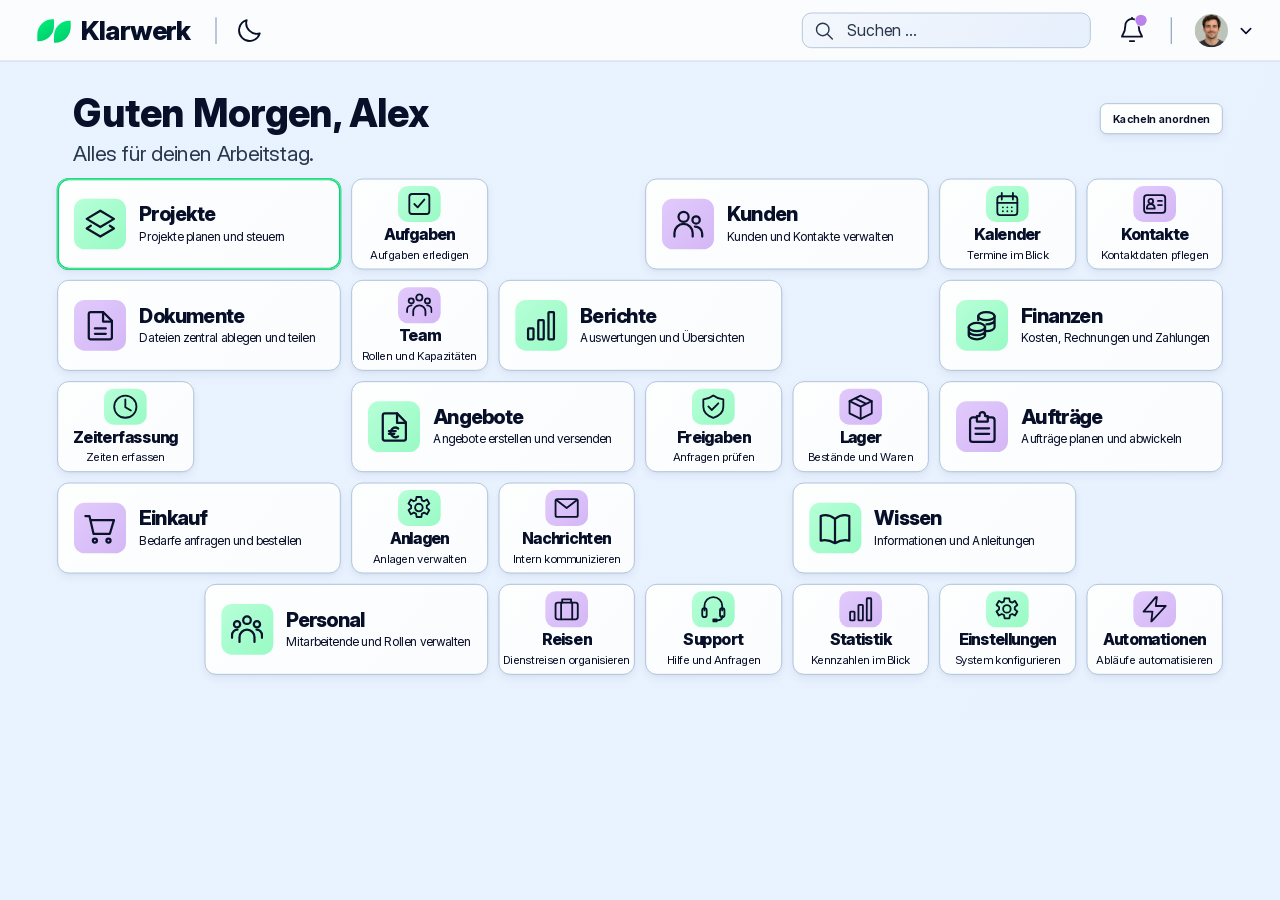
==== commit 3df4d049: "Starting screen wip" ====
--- a/NavigationExperiment2/index.html
+++ b/NavigationExperiment2/index.html
@@ -62,7 +62,12 @@
 
           <form class="global-search" id="search-form" role="search">
             <svg aria-hidden="true"><use href="#i-search"></use></svg>
-            <input type="search" id="tile-search" aria-label="Arbeitsbereiche suchen" placeholder="Suchen …" autocomplete="off" spellcheck="false" />
+            <input type="search" id="tile-search" role="combobox" aria-label="Arbeitsbereiche suchen" aria-autocomplete="list" aria-haspopup="listbox" aria-controls="search-result-list" aria-expanded="false" placeholder="Suchen …" autocomplete="off" spellcheck="false" />
+            <div class="search-results" id="search-results" hidden>
+              <p class="search-results-heading" id="search-result-count"></p>
+              <div class="search-result-list" id="search-result-list" role="listbox" aria-label="Suchtreffer"></div>
+              <p class="search-empty" id="empty-search" hidden>Versuche einen anderen Suchbegriff.</p>
+            </div>
           </form>
 
           <div class="header-actions">
@@ -76,9 +81,9 @@
           <div class="welcome">
             <h1>Guten Morgen, Alex</h1>
             <p>Alles für deinen Arbeitstag.</p>
+            <button class="arrange-button" id="arrange-button" type="button" aria-pressed="false">Kacheln anordnen</button>
           </div>
           <nav class="tile-layout" id="tile-layout" aria-label="Deine Arbeitsbereiche"></nav>
-          <p class="empty-search" id="empty-search" hidden>Keine passenden Arbeitsbereiche gefunden.</p>
         </main>
 
         <section class="header-panel notifications-panel" id="notifications-panel" aria-labelledby="notifications-heading" hidden>
--- a/NavigationExperiment2/styles.css
+++ b/NavigationExperiment2/styles.css
@@ -98,15 +98,39 @@
 .global-search input::placeholder { color: var(--secondary); opacity: 1; }
 .global-search:focus-within { outline: 3px solid color-mix(in srgb, var(--selected) 45%, transparent); outline-offset: 2px; }
 .global-search input:focus-visible { outline: 0; }
+.search-results {
+  /* Keep the new result list readable when the desktop canvas is scaled down. */
+  --search-unit: calc(1px / var(--stage-scale));
+  position: absolute; top: calc(100% + 8 * var(--search-unit)); left: 0; z-index: 20;
+  display: flex; flex-direction: column; width: 100%; min-width: 0;
+  max-height: calc(var(--search-results-room, 360px) / var(--stage-scale));
+  padding: calc(6 * var(--search-unit));
+  border: calc(1 * var(--search-unit)) solid var(--border); border-radius: calc(12 * var(--search-unit));
+  background: var(--tile); box-shadow: var(--panel-shadow);
+}
+.search-results-heading { flex: none; margin: 0; padding: calc(6 * var(--search-unit)) calc(10 * var(--search-unit)); color: var(--secondary); font-size: calc(14 * var(--search-unit)); line-height: 1.4; font-weight: 600; }
+.search-result-list { min-height: 0; overflow-y: auto; overscroll-behavior: contain; scrollbar-width: thin; }
+.search-result { display: flex; align-items: center; gap: calc(10 * var(--search-unit)); width: 100%; min-height: calc(64 * var(--search-unit)); padding: calc(10 * var(--search-unit)); border: 0; border-radius: calc(8 * var(--search-unit)); background: transparent; text-align: left; }
+.search-result:hover, .search-result[aria-selected='true'] { background: color-mix(in srgb, var(--mint-bottom) 14%, var(--tile)); }
+.search-result-icon { display: grid; place-items: center; flex: none; width: calc(32 * var(--search-unit)); height: calc(32 * var(--search-unit)); border-radius: calc(8 * var(--search-unit)); background: linear-gradient(135deg, var(--mint-top), var(--mint-bottom)); color: var(--icon-ink); }
+.search-result--purple .search-result-icon { background: linear-gradient(135deg, var(--purple-top), var(--purple-bottom)); }
+.search-result-icon svg { width: calc(22 * var(--search-unit)); height: calc(22 * var(--search-unit)); }
+.search-result-copy { display: flex; flex: 1; flex-direction: column; gap: calc(2 * var(--search-unit)); min-width: 0; }
+.search-result-title { font-size: calc(16 * var(--search-unit)); line-height: 1.25; font-weight: 700; }
+.search-result-description, .search-empty { color: var(--secondary); font-size: calc(14 * var(--search-unit)); line-height: 1.4; overflow-wrap: anywhere; }
+.search-result-chevron { flex: none; width: calc(16 * var(--search-unit)); height: calc(16 * var(--search-unit)); color: var(--secondary); transform: rotate(-90deg); }
+.search-empty { margin: 0; padding: calc(10 * var(--search-unit)); }
 .notification-button { position: absolute; left: 1671px; top: 18px; }
 .notification-dot { position: absolute; top: 4px; right: 5px; width: 17px; height: 17px; border-radius: 50%; background: #bb82ed; box-shadow: 0 0 0 1px var(--header); }
 .profile-divider { left: 1756px; top: 26px; }
 .profile-button { position: absolute; left: 1792px; top: 19px; display: flex; align-items: center; gap: 15px; height: 53px; padding: 0; border: 0; border-radius: 30px; background: transparent; }
 .avatar { display: block; flex: none; width: 50px; height: 50px; object-fit: cover; object-position: center; background: linear-gradient(140deg, var(--mint-top), var(--mint-bottom)); border-radius: 50%; }
 .profile-button > svg { width: 24px; height: 24px; stroke-width: 2.4; }
-.welcome { position: absolute; left: 110px; top: 139px; }
+.welcome { position: absolute; left: 110px; right: 86px; top: 139px; }
 .welcome h1 { margin: 0; font-size: 58px; line-height: 1.08; font-weight: 800; letter-spacing: -.5px; }
 .welcome p { margin: 7px 0 0; color: var(--secondary); font-size: 32px; line-height: 1.35; letter-spacing: -.6px; }
+.arrange-button { position: absolute; right: 0; top: 16px; padding: 12px 18px; border: 1px solid var(--border); border-radius: 10px; background: var(--tile); color: var(--text); font-size: 16px; font-weight: 650; box-shadow: var(--shadow); }
+.arrange-button[aria-pressed='true'] { border-color: var(--selected); background: color-mix(in srgb, var(--selected) 12%, var(--tile)); }
 
 .tile-layout {
   position: absolute; top: 268px; left: 86px; right: 86px;
@@ -114,6 +138,9 @@
   grid-template-rows: repeat(5, 136px); gap: 16px;
   pointer-events: none;
 }
+.tile-gap { grid-column: var(--column); grid-row: var(--row); min-height: 100%; cursor: copy; pointer-events: auto; }
+.tile-gap.drop-slot { outline: 2px dashed var(--selected); outline-offset: -3px; border-radius: 12px; background: color-mix(in srgb, var(--selected) 8%, transparent); }
+.tile-layout.is-arranging { pointer-events: auto; }
 .tile {
   position: relative; min-width: 0;
   grid-column: var(--column) / span var(--span); grid-row: var(--row);
@@ -141,7 +168,14 @@
 .tile--narrow .tile-description { font-size: 17px; line-height: 1.35; letter-spacing: -.55px; }
 .tile.is-dimmed { opacity: .18; filter: grayscale(.35); }
 .tile.is-dimmed:hover { opacity: .55; }
-.empty-search { position: absolute; left: 110px; top: 228px; margin: 0; color: var(--secondary); font-size: 19px; }
+.tile-layout.is-arranging .tile { cursor: grab; touch-action: none; transition: transform 180ms ease, box-shadow 180ms ease, opacity 180ms ease; }
+.tile-layout.is-arranging .tile:hover { box-shadow: 0 0 0 2px color-mix(in srgb, var(--selected) 55%, transparent), var(--shadow); }
+.tile-layout.is-arranging .tile.tile-move-animating { z-index: 2; transition: transform 420ms cubic-bezier(.2,.75,.25,1), box-shadow 420ms ease, opacity 180ms ease; }
+.tile-layout.is-arranging .tile.tile-swap-participant { z-index: 3; }
+.tile-layout.is-arranging .tile.tile-swap-participant::after { content: ''; position: absolute; inset: -5px; border: 2px solid var(--selected); border-radius: inherit; pointer-events: none; animation: tile-swap-ring 540ms ease-out both; }
+.tile.is-dragging { opacity: .25; }
+.tile.drop-target { outline: 3px dashed var(--selected); outline-offset: 3px; }
+.tile-preview { z-index: 100; pointer-events: none; opacity: .82; border: 2px dashed var(--selected) !important; box-shadow: 0 12px 35px rgb(0 0 0 / 18%); transform-origin: top left; }
 
 .header-panel { position: absolute; top: 84px; z-index: 10; width: 370px; padding: 25px; border: 1px solid var(--border); border-radius: 16px; background: var(--tile); box-shadow: var(--panel-shadow); }
 .header-panel h2 { margin: 0 0 10px; font-size: 23px; font-weight: 750; letter-spacing: -.6px; }
@@ -159,89 +193,100 @@
 .toast svg { flex: none; width: 20px; height: 20px; color: color-mix(in srgb, var(--selected) 70%, var(--text)); }
 .noscript-message { margin: 20px; }
 @keyframes toast-in { from { opacity: 0; transform: translateY(6px); } to { opacity: 1; transform: translateY(0); } }
+@keyframes tile-swap-ring { 0% { opacity: 0; transform: scale(.98); } 28% { opacity: .9; transform: scale(1.015); } 100% { opacity: 0; transform: scale(1.035); } }
+
+@media (prefers-reduced-motion: reduce) {
+  .tile-layout.is-arranging .tile.tile-move-animating { transition: none; }
+  .tile-layout.is-arranging .tile.tile-swap-participant::after { animation: none; opacity: 0; }
+}
 
 @media (max-width: 1199px) {
+  :root {
+    /* At 1200px, match the desktop canvas at 1200 / 1920 = 62.5%.
+       Reflow to the tablet sizes by 1000px, then gradually compact to 320px.
+       Each step is a 0..1px interpolation unit; layout breakpoints only move items. */
+    --reflow-step: clamp(0px, calc((1200px - 100vw) / 200), 1px);
+    --compact-step: clamp(0px, calc((1000px - 100vw) / 680), 1px);
+    --header-inset: calc(35px - 7 * var(--reflow-step) - 16 * var(--compact-step));
+    --content-inset: calc(53.75px - 25.75 * var(--reflow-step) - 12 * var(--compact-step));
+    --panel-inset: calc(26.875px - 6.875 * var(--reflow-step) - 8 * var(--compact-step));
+    --tile-gap: calc(10px + 6 * var(--reflow-step));
+    --tile-height: calc(85px + 59 * var(--reflow-step));
+    --tile-title-size: calc(18.75px + 7.25 * var(--reflow-step) - 2 * var(--compact-step));
+    --tile-description-size: calc(11.25px + 4.75 * var(--reflow-step) - var(--compact-step));
+    --narrow-title-size: calc(15px + 7 * var(--reflow-step) - 3 * var(--compact-step));
+    --narrow-description-size: calc(10.625px + 4.375 * var(--reflow-step) - var(--compact-step));
+  }
   .stage-frame { width: 100% !important; height: auto !important; }
   .stage { display: flex; flex-direction: column; width: 100%; height: auto; min-height: 100svh; transform: none; }
-  .site-header { position: relative; inset: auto; display: flex; align-items: center; justify-content: space-between; gap: 24px; height: 83px; padding: 16px 28px; }
-  .brand-group, .header-actions { display: flex; align-items: center; gap: 16px; }
-  .brand { position: static; height: auto; gap: 11px; font-size: 29px; letter-spacing: -1.1px; }
-  .brand-mark { width: 36px; height: 29px; }
-  .brand-mark > span { width: 18px; height: 25px; }
-  .header-divider { position: static; height: 30px; }
-  .icon-button { position: relative; inset: auto; width: 42px; height: 42px; padding: 5px; }
-  .icon-button svg { width: 29px; height: 29px; }
-  .global-search { position: static; flex: 1; max-width: 390px; height: 45px; gap: 13px; padding: 8px 13px; border-radius: 11px; }
-  .global-search > svg { width: 23px; height: 23px; }
-  .global-search input { font-size: 18px; }
-  .notification-dot { width: 12px; height: 12px; }
-  .profile-button { position: static; height: auto; gap: 9px; }
-  .avatar { width: 39px; height: 39px; }
-  .profile-button > svg { width: 18px; height: 18px; }
-  main { flex: 1; padding: 38px 28px 24px; }
-  .welcome { position: static; }
-  .welcome h1 { font-size: 40px; letter-spacing: -1.2px; }
-  .welcome p { margin-top: 6px; font-size: 23px; letter-spacing: -.5px; }
-  .tile-layout { position: static; grid-template-columns: repeat(4, minmax(0, 1fr)); grid-template-rows: none; grid-auto-rows: minmax(144px, auto); grid-auto-flow: dense; margin-top: 30px; }
-  .tile { min-height: 132px; grid-column: span 2; grid-row: auto; gap: 20px; padding: 18px 25px; border-radius: 14px; }
-  .tile-icon { width: 65px; height: 65px; border-radius: 14px; }
-  .tile-icon svg { width: 43px; height: 43px; }
-  .tile-title { font-size: 26px; letter-spacing: -.8px; }
-  .tile-description { font-size: 16px; white-space: normal; letter-spacing: -.35px; }
-  .tile--narrow { grid-column: span 1; min-height: 142px; gap: 6px; padding: 12px 9px; }
-  .tile--narrow .tile-title { font-size: 22px; letter-spacing: -.7px; }
-  .tile--narrow .tile-description { font-size: 15px; white-space: normal; letter-spacing: -.35px; }
-  .empty-search { position: static; margin-top: 20px; font-size: 16px; }
-  .header-panel { top: 73px; }
-  .notifications-panel { right: 110px; }
-  .profile-panel { right: 20px; }
+  .site-header {
+    position: relative; inset: auto; display: flex; align-items: center; justify-content: space-between;
+    gap: calc(15px + 9 * var(--reflow-step) - 16 * var(--compact-step));
+    height: calc(57.5px + 25.5 * var(--reflow-step));
+    padding: calc(10px + 6 * var(--reflow-step) - 2 * var(--compact-step)) var(--header-inset);
+  }
+  .brand-group, .header-actions { display: flex; align-items: center; gap: calc(10px + 6 * var(--reflow-step) - 11 * var(--compact-step)); }
+  .brand { position: static; height: auto; gap: calc(10px + var(--reflow-step) - 4 * var(--compact-step)); font-size: calc(25px + 4 * var(--reflow-step) - 5 * var(--compact-step)); letter-spacing: -1.1px; }
+  .brand-mark { width: calc(31.25px + 4.75 * var(--reflow-step) - 4 * var(--compact-step)); height: calc(23.75px + 5.25 * var(--reflow-step) - 2 * var(--compact-step)); }
+  .brand-mark > span { width: calc(15.625px + 2.375 * var(--reflow-step) - 2 * var(--compact-step)); height: calc(20.625px + 4.375 * var(--reflow-step) - var(--compact-step)); }
+  .header-divider { position: static; height: calc(25px + 5 * var(--reflow-step)); }
+  .icon-button { position: relative; inset: auto; width: calc(33.75px + 8.25 * var(--reflow-step) - 10 * var(--compact-step)); height: calc(33.75px + 8.25 * var(--reflow-step) - 6 * var(--compact-step)); padding: calc(3.75px + 1.25 * var(--reflow-step)); }
+  .icon-button svg { width: calc(25px + 4 * var(--reflow-step) - 4 * var(--compact-step)); height: calc(25px + 4 * var(--reflow-step) - 4 * var(--compact-step)); }
+  .global-search {
+    position: relative; inset: auto; flex: 1; max-width: calc(270.625px + 119.375 * var(--reflow-step));
+    height: calc(33.125px + 11.875 * var(--reflow-step));
+    gap: calc(12.5px + .5 * var(--reflow-step) - 3 * var(--compact-step));
+    padding: calc(5.625px + 2.375 * var(--reflow-step)) calc(10.625px + 2.375 * var(--reflow-step));
+    border-radius: calc(8.75px + 2.25 * var(--reflow-step));
+  }
+  .global-search > svg { width: calc(18.75px + 4.25 * var(--reflow-step)); height: calc(18.75px + 4.25 * var(--reflow-step)); }
+  .global-search input { font-size: calc(15px + 3 * var(--reflow-step) - 2 * var(--compact-step)); }
+  .notification-dot { width: calc(10.625px + 1.375 * var(--reflow-step)); height: calc(10.625px + 1.375 * var(--reflow-step)); }
+  .profile-button { position: static; height: auto; gap: calc(9.375px - .375 * var(--reflow-step) - 6 * var(--compact-step)); }
+  .avatar { width: calc(31.25px + 7.75 * var(--reflow-step) - 7 * var(--compact-step)); height: calc(31.25px + 7.75 * var(--reflow-step) - 7 * var(--compact-step)); }
+  .profile-button > svg { width: calc(15px + 3 * var(--reflow-step) - 5 * var(--compact-step)); height: calc(15px + 3 * var(--reflow-step) - 5 * var(--compact-step)); }
+  main { flex: 1; padding: calc(29.375px + 8.625 * var(--reflow-step) - 9 * var(--compact-step)) var(--content-inset) 24px; }
+  .welcome { position: static; right: auto; }
+  .arrange-button { position: static; margin-top: 14px; }
+  .welcome h1 { font-size: calc(36.25px + 3.75 * var(--reflow-step) - 11 * var(--compact-step)); letter-spacing: -1px; }
+  .welcome p { margin-top: calc(4.375px + 1.625 * var(--reflow-step)); font-size: calc(20px + 3 * var(--reflow-step) - 6 * var(--compact-step)); letter-spacing: -.5px; }
+  .tile-layout {
+    position: static; grid-template-columns: repeat(4, minmax(0, 1fr)); grid-template-rows: none;
+    grid-auto-rows: minmax(var(--tile-height), auto); grid-auto-flow: row; gap: var(--tile-gap);
+    margin-top: calc(10px + 20 * var(--reflow-step) - 5 * var(--compact-step));
+  }
+  .tile {
+    min-height: var(--tile-height); grid-column: span 2; grid-row: auto;
+    gap: calc(12.5px + 7.5 * var(--reflow-step) - 4 * var(--compact-step));
+    padding: calc(8.75px + 9.25 * var(--reflow-step)) calc(15px + 10 * var(--reflow-step) - 8 * var(--compact-step));
+    border-radius: calc(10.625px + 3.375 * var(--reflow-step));
+  }
+  .tile-icon { width: calc(48.75px + 16.25 * var(--reflow-step) - 5 * var(--compact-step)); height: calc(47.5px + 17.5 * var(--reflow-step) - 5 * var(--compact-step)); border-radius: calc(10px + 4 * var(--reflow-step)); }
+  .tile-icon svg { width: calc(30.625px + 12.375 * var(--reflow-step) - 3 * var(--compact-step)); height: calc(30.625px + 12.375 * var(--reflow-step) - 3 * var(--compact-step)); }
+  .tile-copy { gap: calc(2.5px + 1.5 * var(--reflow-step)); }
+  .tile-title { font-size: var(--tile-title-size); white-space: normal; letter-spacing: -.8px; }
+  .tile-description { font-size: var(--tile-description-size); white-space: normal; letter-spacing: -.35px; }
+  .tile--narrow { grid-column: span 1; gap: calc(2.5px + 3.5 * var(--reflow-step)); padding: calc(5px + 7 * var(--reflow-step)) calc(5px + 4 * var(--reflow-step) - 4 * var(--compact-step)); }
+  .tile--narrow .tile-icon { width: calc(40px + 22 * var(--reflow-step) - 6 * var(--compact-step)); height: calc(33.75px + 19.25 * var(--reflow-step) - 5 * var(--compact-step)); border-radius: calc(9.375px + 5.625 * var(--reflow-step)); }
+  .tile--narrow .tile-icon svg { width: calc(25px + 15 * var(--reflow-step) - 4 * var(--compact-step)); height: calc(25px + 15 * var(--reflow-step) - 4 * var(--compact-step)); }
+  .tile--narrow .tile-title { font-size: var(--narrow-title-size); letter-spacing: -.8px; }
+  .tile--narrow .tile-description { font-size: var(--narrow-description-size); white-space: normal; letter-spacing: -.35px; }
+  .tile-gap { grid-column: span 1; grid-row: auto; }
+  .header-panel { top: calc(52.5px + 20.5 * var(--reflow-step) - 7 * var(--compact-step)); width: min(calc(231.25px + 138.75 * var(--reflow-step)), calc(100% - 2 * var(--panel-inset))); padding: calc(15.625px + 9.375 * var(--reflow-step) - 5 * var(--compact-step)); }
+  .header-panel h2 { font-size: calc(14.375px + 8.625 * var(--reflow-step) - 3 * var(--compact-step)); }
+  .header-panel p, .panel-action { font-size: calc(10.625px + 6.375 * var(--reflow-step) - 2 * var(--compact-step)); }
+  .panel-note, .profile-summary p { font-size: calc(9.375px + 5.625 * var(--reflow-step) - var(--compact-step)); }
+  .notifications-panel { right: calc(112.5px - 2.5 * var(--reflow-step) - 98 * var(--compact-step)); }
+  .profile-panel { right: var(--panel-inset); }
 }
 
 @media (max-width: 679px) {
-  .site-header { flex-wrap: wrap; gap: 16px 8px; height: auto; padding: 16px; }
-  .brand-group { gap: 8px; }
-  .brand { font-size: 26px; gap: 9px; }
-  .brand-mark { width: 32px; height: 27px; }
-  .brand-mark > span { width: 16px; height: 24px; }
-  .header-actions { margin-left: auto; gap: 7px; }
+  .site-header { flex-wrap: wrap; height: auto; }
+  .header-actions { margin-left: auto; }
   .header-divider { display: none; }
-  .icon-button { width: 38px; height: 38px; }
-  .icon-button svg { width: 27px; height: 27px; }
-  .global-search { order: 3; flex: 0 0 100%; max-width: none; height: 45px; }
-  .global-search input { font-size: 17px; }
-  .profile-button { gap: 5px; }
-  .profile-button > svg { width: 15px; height: 15px; }
-  .avatar { width: 36px; height: 36px; }
-  main { padding: 29px 16px 20px; }
-  .welcome h1 { font-size: 32px; letter-spacing: -1px; }
-  .welcome p { font-size: 19px; }
-  .tile-layout { grid-template-columns: repeat(2, minmax(0, 1fr)); margin-top: 25px; }
-  .tile { gap: 20px; min-height: 126px; padding: 18px 23px; }
-  .tile-title { font-size: 25px; white-space: normal; }
-  .tile-description { font-size: 16px; }
-  .tile--narrow { min-height: 143px; gap: 6px; padding: 12px 8px; }
-  .tile--narrow .tile-title { font-size: 21px; letter-spacing: -.8px; }
-  .tile--narrow .tile-description { font-size: 15px; }
-  .tile--narrow .tile-icon { width: 62px; height: 53px; }
-  .header-panel { right: 12px; top: 66px; width: min(370px, calc(100% - 24px)); padding: 20px; }
-}
-
-@media (max-width: 359px) {
-  .site-header { padding: 14px 12px; }
-  .brand { font-size: 24px; gap: 7px; }
-  .brand-group { gap: 5px; }
-  .header-actions { gap: 4px; }
-  .icon-button { width: 32px; height: 36px; }
-  .icon-button svg { width: 25px; height: 25px; }
-  .avatar { width: 32px; height: 32px; }
-  .profile-button { gap: 3px; }
-  .profile-button > svg { width: 13px; height: 13px; }
-  .welcome h1 { font-size: 29px; }
-  .welcome p { font-size: 17px; }
-  .tile { padding-inline: 17px; gap: 16px; }
-  .tile--narrow { padding-inline: 5px; }
-  .tile--narrow .tile-title { font-size: 19px; }
-  .tile--narrow .tile-description { font-size: 14px; }
+  .global-search { order: 3; flex: 0 0 100%; max-width: none; }
+  .tile-layout { grid-template-columns: repeat(2, minmax(0, 1fr)); }
+  .header-panel { right: var(--panel-inset); }
 }
 
 @media (prefers-reduced-motion: reduce) {
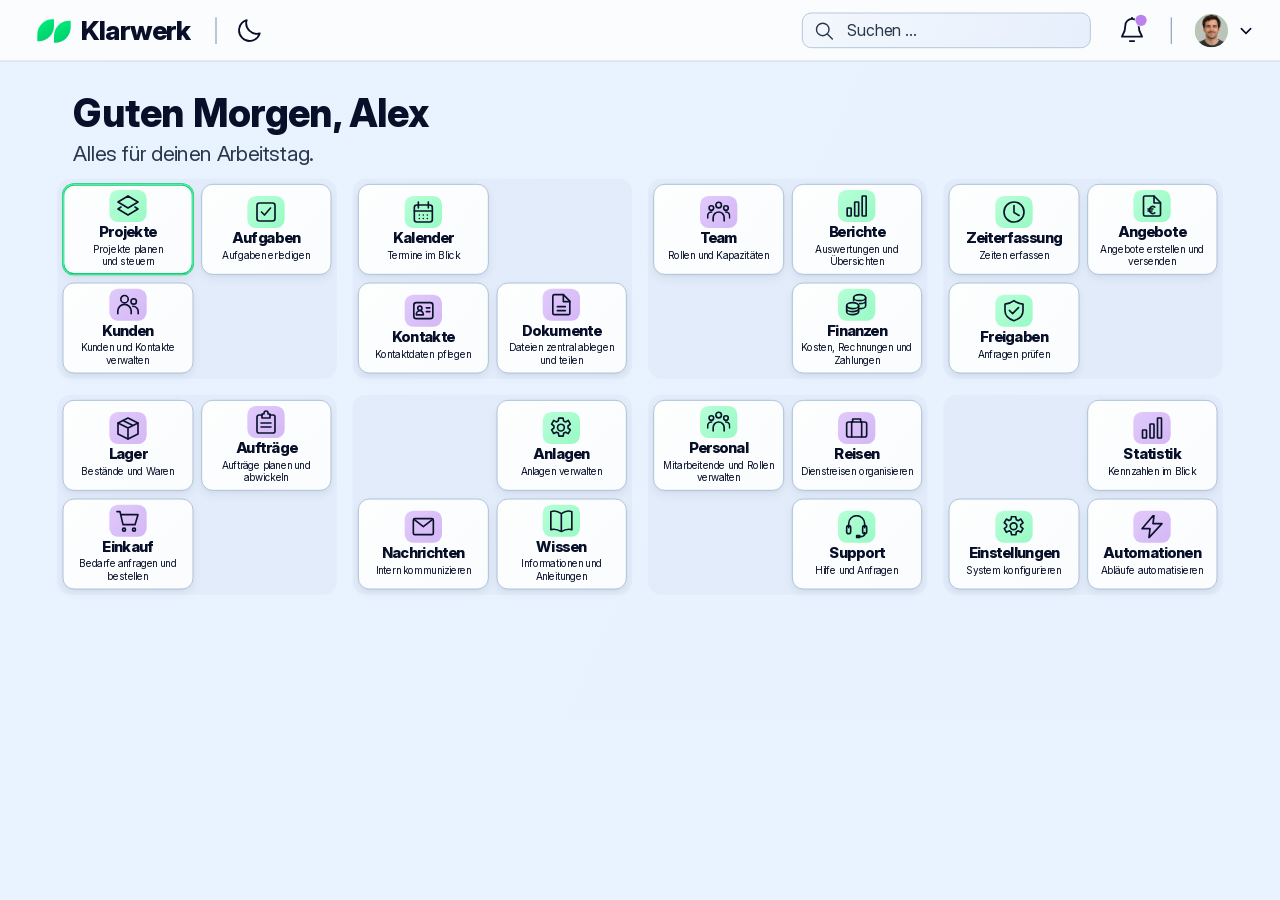
==== commit 4b9cbfb7: "Wip" ====
--- a/NavigationExperiment2/index.html
+++ b/NavigationExperiment2/index.html
@@ -81,7 +81,6 @@
           <div class="welcome">
             <h1>Guten Morgen, Alex</h1>
             <p>Alles für deinen Arbeitstag.</p>
-            <button class="arrange-button" id="arrange-button" type="button" aria-pressed="false">Kacheln anordnen</button>
           </div>
           <nav class="tile-layout" id="tile-layout" aria-label="Deine Arbeitsbereiche"></nav>
         </main>
--- a/NavigationExperiment2/styles.css
+++ b/NavigationExperiment2/styles.css
@@ -18,6 +18,7 @@
   --search-inner-border: rgb(255 255 255 / 25%);
   --tile: #fdfefe;
   --tile-bottom: #fafcfe;
+  --group-surface: rgb(28 61 92 / 3%);
   --border: #95aec7;
   --header-line: #b4c6dc;
   --search-top: #f3f7fd;
@@ -45,6 +46,7 @@
   --search-inner-border: transparent;
   --tile: #203946;
   --tile-bottom: #1d3441;
+  --group-surface: rgb(213 235 244 / 3%);
   --border: #3d5666;
   --header-line: #304858;
   --search-top: #304b5c;
@@ -129,53 +131,38 @@
 .welcome { position: absolute; left: 110px; right: 86px; top: 139px; }
 .welcome h1 { margin: 0; font-size: 58px; line-height: 1.08; font-weight: 800; letter-spacing: -.5px; }
 .welcome p { margin: 7px 0 0; color: var(--secondary); font-size: 32px; line-height: 1.35; letter-spacing: -.6px; }
-.arrange-button { position: absolute; right: 0; top: 16px; padding: 12px 18px; border: 1px solid var(--border); border-radius: 10px; background: var(--tile); color: var(--text); font-size: 16px; font-weight: 650; box-shadow: var(--shadow); }
-.arrange-button[aria-pressed='true'] { border-color: var(--selected); background: color-mix(in srgb, var(--selected) 12%, var(--tile)); }
-
 .tile-layout {
   position: absolute; top: 268px; left: 86px; right: 86px;
-  display: grid; grid-template-columns: repeat(8, minmax(0, 1fr));
-  grid-template-rows: repeat(5, 136px); gap: 16px;
+  display: grid; grid-template-columns: repeat(4, minmax(0, 1fr));
+  gap: 24px;
   pointer-events: none;
 }
-.tile-gap { grid-column: var(--column); grid-row: var(--row); min-height: 100%; cursor: copy; pointer-events: auto; }
-.tile-gap.drop-slot { outline: 2px dashed var(--selected); outline-offset: -3px; border-radius: 12px; background: color-mix(in srgb, var(--selected) 8%, transparent); }
-.tile-layout.is-arranging { pointer-events: auto; }
+.tile-group {
+  display: grid; grid-template-columns: repeat(2, minmax(0, 1fr));
+  grid-template-rows: repeat(2, minmax(136px, auto)); gap: 12px; padding: 8px;
+  border-radius: 20px; background: var(--group-surface);
+}
+.tile-gap { min-height: 100%; }
 .tile {
-  position: relative; min-width: 0;
-  grid-column: var(--column) / span var(--span); grid-row: var(--row);
-  display: flex; align-items: center; justify-content: flex-start;
-  gap: 20px; padding: 14px 12px 14px 24px;
+  position: relative; min-width: 0; min-height: 136px;
+  display: flex; flex-direction: column; align-items: center; justify-content: center;
+  gap: 3px; padding: 6px 8px;
   border: 1.5px solid var(--border); border-radius: 17px;
   background: linear-gradient(130deg, var(--tile), var(--tile-bottom));
   box-shadow: var(--shadow), inset 0 0 0 1px var(--tile-inner-border);
-  color: var(--text); text-align: left; pointer-events: auto;
+  color: var(--text); text-align: left; cursor: pointer; pointer-events: auto;
   transition: border-color 140ms ease, box-shadow 140ms ease, opacity 140ms ease, filter 140ms ease;
 }
 .tile[aria-pressed='true'] { border-color: var(--selected); box-shadow: var(--shadow), inset 0 0 0 1.5px var(--selected), 0 0 0 1px var(--selected); }
 .tile:hover { border-color: var(--selected); filter: brightness(1.015); }
-.tile-icon { display: grid; place-items: center; flex: none; width: 78px; height: 76px; border-radius: 16px; background: linear-gradient(135deg, var(--mint-top), var(--mint-bottom)); color: var(--icon-ink); }
-.tile-icon svg { width: 49px; height: 49px; stroke-width: 1.65; }
+.tile-icon { display: grid; place-items: center; flex: none; width: 56px; height: 48px; border-radius: 13px; background: linear-gradient(135deg, var(--mint-top), var(--mint-bottom)); color: var(--icon-ink); }
+.tile-icon svg { width: 36px; height: 36px; stroke-width: 1.65; }
 .tile--purple .tile-icon { background: linear-gradient(135deg, var(--purple-top), var(--purple-bottom)); }
-.tile-copy { display: flex; flex-direction: column; gap: 4px; min-width: 0; }
-.tile-title { display: block; font-size: 30px; line-height: 1.16; font-weight: 800; letter-spacing: -1px; white-space: nowrap; }
-.tile-description { display: block; color: var(--tile-description); font-size: 18px; line-height: 1.35; font-weight: 400; letter-spacing: -.45px; white-space: nowrap; }
-.tile--narrow { flex-direction: column; justify-content: center; gap: 4px; padding: 8px; text-align: center; }
-.tile--narrow .tile-icon { width: 64px; height: 54px; border-radius: 15px; }
-.tile--narrow .tile-icon svg { width: 40px; height: 40px; }
-.tile--narrow .tile-copy { align-items: center; }
-.tile--narrow .tile-title { font-size: 24px; line-height: 1.25; letter-spacing: -.85px; }
-.tile--narrow .tile-description { font-size: 17px; line-height: 1.35; letter-spacing: -.55px; }
+.tile-copy { display: flex; flex-direction: column; align-items: center; gap: 4px; width: 100%; min-width: 0; }
+.tile-title { display: block; font-size: 22px; line-height: 1.15; font-weight: 800; letter-spacing: -.65px; text-align: center; text-wrap: balance; }
+.tile-description { display: block; color: var(--tile-description); font-size: 15px; line-height: 1.25; font-weight: 400; letter-spacing: -.2px; text-align: center; text-wrap: pretty; }
 .tile.is-dimmed { opacity: .18; filter: grayscale(.35); }
 .tile.is-dimmed:hover { opacity: .55; }
-.tile-layout.is-arranging .tile { cursor: grab; touch-action: none; transition: transform 180ms ease, box-shadow 180ms ease, opacity 180ms ease; }
-.tile-layout.is-arranging .tile:hover { box-shadow: 0 0 0 2px color-mix(in srgb, var(--selected) 55%, transparent), var(--shadow); }
-.tile-layout.is-arranging .tile.tile-move-animating { z-index: 2; transition: transform 420ms cubic-bezier(.2,.75,.25,1), box-shadow 420ms ease, opacity 180ms ease; }
-.tile-layout.is-arranging .tile.tile-swap-participant { z-index: 3; }
-.tile-layout.is-arranging .tile.tile-swap-participant::after { content: ''; position: absolute; inset: -5px; border: 2px solid var(--selected); border-radius: inherit; pointer-events: none; animation: tile-swap-ring 540ms ease-out both; }
-.tile.is-dragging { opacity: .25; }
-.tile.drop-target { outline: 3px dashed var(--selected); outline-offset: 3px; }
-.tile-preview { z-index: 100; pointer-events: none; opacity: .82; border: 2px dashed var(--selected) !important; box-shadow: 0 12px 35px rgb(0 0 0 / 18%); transform-origin: top left; }
 
 .header-panel { position: absolute; top: 84px; z-index: 10; width: 370px; padding: 25px; border: 1px solid var(--border); border-radius: 16px; background: var(--tile); box-shadow: var(--panel-shadow); }
 .header-panel h2 { margin: 0 0 10px; font-size: 23px; font-weight: 750; letter-spacing: -.6px; }
@@ -193,13 +180,6 @@
 .toast svg { flex: none; width: 20px; height: 20px; color: color-mix(in srgb, var(--selected) 70%, var(--text)); }
 .noscript-message { margin: 20px; }
 @keyframes toast-in { from { opacity: 0; transform: translateY(6px); } to { opacity: 1; transform: translateY(0); } }
-@keyframes tile-swap-ring { 0% { opacity: 0; transform: scale(.98); } 28% { opacity: .9; transform: scale(1.015); } 100% { opacity: 0; transform: scale(1.035); } }
-
-@media (prefers-reduced-motion: reduce) {
-  .tile-layout.is-arranging .tile.tile-move-animating { transition: none; }
-  .tile-layout.is-arranging .tile.tile-swap-participant::after { animation: none; opacity: 0; }
-}
-
 @media (max-width: 1199px) {
   :root {
     /* At 1200px, match the desktop canvas at 1200 / 1920 = 62.5%.
@@ -210,12 +190,14 @@
     --header-inset: calc(35px - 7 * var(--reflow-step) - 16 * var(--compact-step));
     --content-inset: calc(53.75px - 25.75 * var(--reflow-step) - 12 * var(--compact-step));
     --panel-inset: calc(26.875px - 6.875 * var(--reflow-step) - 8 * var(--compact-step));
-    --tile-gap: calc(10px + 6 * var(--reflow-step));
-    --tile-height: calc(85px + 59 * var(--reflow-step));
-    --tile-title-size: calc(18.75px + 7.25 * var(--reflow-step) - 2 * var(--compact-step));
-    --tile-description-size: calc(11.25px + 4.75 * var(--reflow-step) - var(--compact-step));
-    --narrow-title-size: calc(15px + 7 * var(--reflow-step) - 3 * var(--compact-step));
-    --narrow-description-size: calc(10.625px + 4.375 * var(--reflow-step) - var(--compact-step));
+    --group-gap: calc(24px - 4 * var(--compact-step));
+    --group-padding: calc(8px - 2 * var(--compact-step));
+    --group-inner-gap: calc(12px - 2 * var(--compact-step));
+    --tile-height: calc(136px + 8 * var(--reflow-step) - 12 * var(--compact-step));
+    --tile-title-size: calc(22px - 2 * var(--compact-step));
+    --tile-description-size: calc(15px - 1.5 * var(--compact-step));
+    --tile-icon-size: calc(56px - 12 * var(--compact-step));
+    --tile-icon-art-size: calc(36px - 8 * var(--compact-step));
   }
   .stage-frame { width: 100% !important; height: auto !important; }
   .stage { display: flex; flex-direction: column; width: 100%; height: auto; min-height: 100svh; transform: none; }
@@ -247,31 +229,27 @@
   .profile-button > svg { width: calc(15px + 3 * var(--reflow-step) - 5 * var(--compact-step)); height: calc(15px + 3 * var(--reflow-step) - 5 * var(--compact-step)); }
   main { flex: 1; padding: calc(29.375px + 8.625 * var(--reflow-step) - 9 * var(--compact-step)) var(--content-inset) 24px; }
   .welcome { position: static; right: auto; }
-  .arrange-button { position: static; margin-top: 14px; }
   .welcome h1 { font-size: calc(36.25px + 3.75 * var(--reflow-step) - 11 * var(--compact-step)); letter-spacing: -1px; }
   .welcome p { margin-top: calc(4.375px + 1.625 * var(--reflow-step)); font-size: calc(20px + 3 * var(--reflow-step) - 6 * var(--compact-step)); letter-spacing: -.5px; }
   .tile-layout {
-    position: static; grid-template-columns: repeat(4, minmax(0, 1fr)); grid-template-rows: none;
-    grid-auto-rows: minmax(var(--tile-height), auto); grid-auto-flow: row; gap: var(--tile-gap);
+    position: static; grid-template-columns: repeat(2, minmax(0, 1fr)); gap: var(--group-gap);
     margin-top: calc(10px + 20 * var(--reflow-step) - 5 * var(--compact-step));
   }
+  .tile-group {
+    grid-template-rows: repeat(2, minmax(var(--tile-height), auto));
+    gap: var(--group-inner-gap); padding: var(--group-padding);
+    border-radius: calc(13px + 7 * var(--reflow-step) - 3 * var(--compact-step));
+  }
   .tile {
-    min-height: var(--tile-height); grid-column: span 2; grid-row: auto;
-    gap: calc(12.5px + 7.5 * var(--reflow-step) - 4 * var(--compact-step));
-    padding: calc(8.75px + 9.25 * var(--reflow-step)) calc(15px + 10 * var(--reflow-step) - 8 * var(--compact-step));
+    min-height: var(--tile-height); gap: calc(2.5px + 2.5 * var(--reflow-step));
+    padding: calc(5px + 5 * var(--reflow-step) - 2 * var(--compact-step));
     border-radius: calc(10.625px + 3.375 * var(--reflow-step));
   }
-  .tile-icon { width: calc(48.75px + 16.25 * var(--reflow-step) - 5 * var(--compact-step)); height: calc(47.5px + 17.5 * var(--reflow-step) - 5 * var(--compact-step)); border-radius: calc(10px + 4 * var(--reflow-step)); }
-  .tile-icon svg { width: calc(30.625px + 12.375 * var(--reflow-step) - 3 * var(--compact-step)); height: calc(30.625px + 12.375 * var(--reflow-step) - 3 * var(--compact-step)); }
+  .tile-icon { width: var(--tile-icon-size); height: calc(48px - 8 * var(--compact-step)); border-radius: calc(10px + 3 * var(--reflow-step)); }
+  .tile-icon svg { width: var(--tile-icon-art-size); height: var(--tile-icon-art-size); }
   .tile-copy { gap: calc(2.5px + 1.5 * var(--reflow-step)); }
-  .tile-title { font-size: var(--tile-title-size); white-space: normal; letter-spacing: -.8px; }
-  .tile-description { font-size: var(--tile-description-size); white-space: normal; letter-spacing: -.35px; }
-  .tile--narrow { grid-column: span 1; gap: calc(2.5px + 3.5 * var(--reflow-step)); padding: calc(5px + 7 * var(--reflow-step)) calc(5px + 4 * var(--reflow-step) - 4 * var(--compact-step)); }
-  .tile--narrow .tile-icon { width: calc(40px + 22 * var(--reflow-step) - 6 * var(--compact-step)); height: calc(33.75px + 19.25 * var(--reflow-step) - 5 * var(--compact-step)); border-radius: calc(9.375px + 5.625 * var(--reflow-step)); }
-  .tile--narrow .tile-icon svg { width: calc(25px + 15 * var(--reflow-step) - 4 * var(--compact-step)); height: calc(25px + 15 * var(--reflow-step) - 4 * var(--compact-step)); }
-  .tile--narrow .tile-title { font-size: var(--narrow-title-size); letter-spacing: -.8px; }
-  .tile--narrow .tile-description { font-size: var(--narrow-description-size); white-space: normal; letter-spacing: -.35px; }
-  .tile-gap { grid-column: span 1; grid-row: auto; }
+  .tile-title { font-size: var(--tile-title-size); letter-spacing: -.5px; }
+  .tile-description { font-size: var(--tile-description-size); letter-spacing: -.2px; }
   .header-panel { top: calc(52.5px + 20.5 * var(--reflow-step) - 7 * var(--compact-step)); width: min(calc(231.25px + 138.75 * var(--reflow-step)), calc(100% - 2 * var(--panel-inset))); padding: calc(15.625px + 9.375 * var(--reflow-step) - 5 * var(--compact-step)); }
   .header-panel h2 { font-size: calc(14.375px + 8.625 * var(--reflow-step) - 3 * var(--compact-step)); }
   .header-panel p, .panel-action { font-size: calc(10.625px + 6.375 * var(--reflow-step) - 2 * var(--compact-step)); }
@@ -285,7 +263,7 @@
   .header-actions { margin-left: auto; }
   .header-divider { display: none; }
   .global-search { order: 3; flex: 0 0 100%; max-width: none; }
-  .tile-layout { grid-template-columns: repeat(2, minmax(0, 1fr)); }
+  .tile-layout { grid-template-columns: minmax(0, 1fr); }
   .header-panel { right: var(--panel-inset); }
 }
 
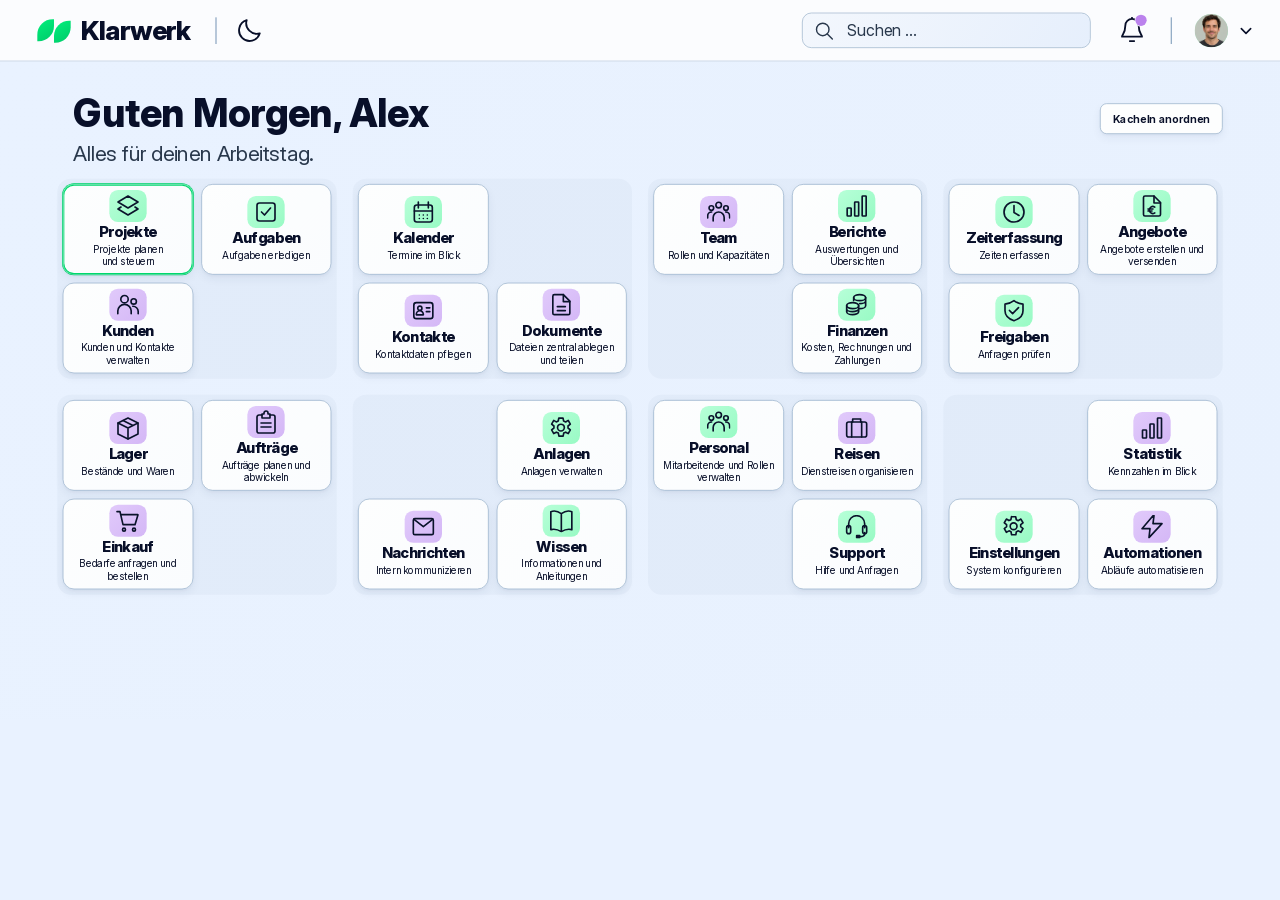
==== commit 6d15b37a: "Wip" ====
--- a/NavigationExperiment2/index.html
+++ b/NavigationExperiment2/index.html
@@ -81,6 +81,7 @@
           <div class="welcome">
             <h1>Guten Morgen, Alex</h1>
             <p>Alles für deinen Arbeitstag.</p>
+            <button class="arrange-button" id="arrange-button" type="button" aria-pressed="false">Kacheln anordnen</button>
           </div>
           <nav class="tile-layout" id="tile-layout" aria-label="Deine Arbeitsbereiche"></nav>
         </main>
--- a/NavigationExperiment2/styles.css
+++ b/NavigationExperiment2/styles.css
@@ -131,6 +131,8 @@
 .welcome { position: absolute; left: 110px; right: 86px; top: 139px; }
 .welcome h1 { margin: 0; font-size: 58px; line-height: 1.08; font-weight: 800; letter-spacing: -.5px; }
 .welcome p { margin: 7px 0 0; color: var(--secondary); font-size: 32px; line-height: 1.35; letter-spacing: -.6px; }
+.arrange-button { position: absolute; right: 0; top: 16px; padding: 12px 18px; border: 1px solid var(--border); border-radius: 10px; background: var(--tile); color: var(--text); font-size: 16px; font-weight: 650; box-shadow: var(--shadow); }
+.arrange-button[aria-pressed='true'] { border-color: var(--selected); background: color-mix(in srgb, var(--selected) 12%, var(--tile)); }
 .tile-layout {
   position: absolute; top: 268px; left: 86px; right: 86px;
   display: grid; grid-template-columns: repeat(4, minmax(0, 1fr));
@@ -143,6 +145,8 @@
   border-radius: 20px; background: var(--group-surface);
 }
 .tile-gap { min-height: 100%; }
+.tile-layout.is-arranging .tile-gap { cursor: copy; pointer-events: auto; }
+.tile-gap.drop-slot { outline: 2px dashed var(--selected); outline-offset: -3px; border-radius: 12px; background: color-mix(in srgb, var(--selected) 8%, transparent); }
 .tile {
   position: relative; min-width: 0; min-height: 136px;
   display: flex; flex-direction: column; align-items: center; justify-content: center;
@@ -163,6 +167,9 @@
 .tile-description { display: block; color: var(--tile-description); font-size: 15px; line-height: 1.25; font-weight: 400; letter-spacing: -.2px; text-align: center; text-wrap: pretty; }
 .tile.is-dimmed { opacity: .18; filter: grayscale(.35); }
 .tile.is-dimmed:hover { opacity: .55; }
+.tile-layout.is-arranging .tile { cursor: grab; touch-action: none; }
+.tile.is-dragging { opacity: .2; }
+.tile-preview { z-index: 100; pointer-events: none; opacity: .86; border: 2px dashed var(--selected) !important; box-shadow: 0 12px 35px rgb(0 0 0 / 18%); transform-origin: top left; cursor: grabbing; }
 
 .header-panel { position: absolute; top: 84px; z-index: 10; width: 370px; padding: 25px; border: 1px solid var(--border); border-radius: 16px; background: var(--tile); box-shadow: var(--panel-shadow); }
 .header-panel h2 { margin: 0 0 10px; font-size: 23px; font-weight: 750; letter-spacing: -.6px; }
@@ -229,6 +236,7 @@
   .profile-button > svg { width: calc(15px + 3 * var(--reflow-step) - 5 * var(--compact-step)); height: calc(15px + 3 * var(--reflow-step) - 5 * var(--compact-step)); }
   main { flex: 1; padding: calc(29.375px + 8.625 * var(--reflow-step) - 9 * var(--compact-step)) var(--content-inset) 24px; }
   .welcome { position: static; right: auto; }
+  .arrange-button { position: static; margin-top: 14px; }
   .welcome h1 { font-size: calc(36.25px + 3.75 * var(--reflow-step) - 11 * var(--compact-step)); letter-spacing: -1px; }
   .welcome p { margin-top: calc(4.375px + 1.625 * var(--reflow-step)); font-size: calc(20px + 3 * var(--reflow-step) - 6 * var(--compact-step)); letter-spacing: -.5px; }
   .tile-layout {
